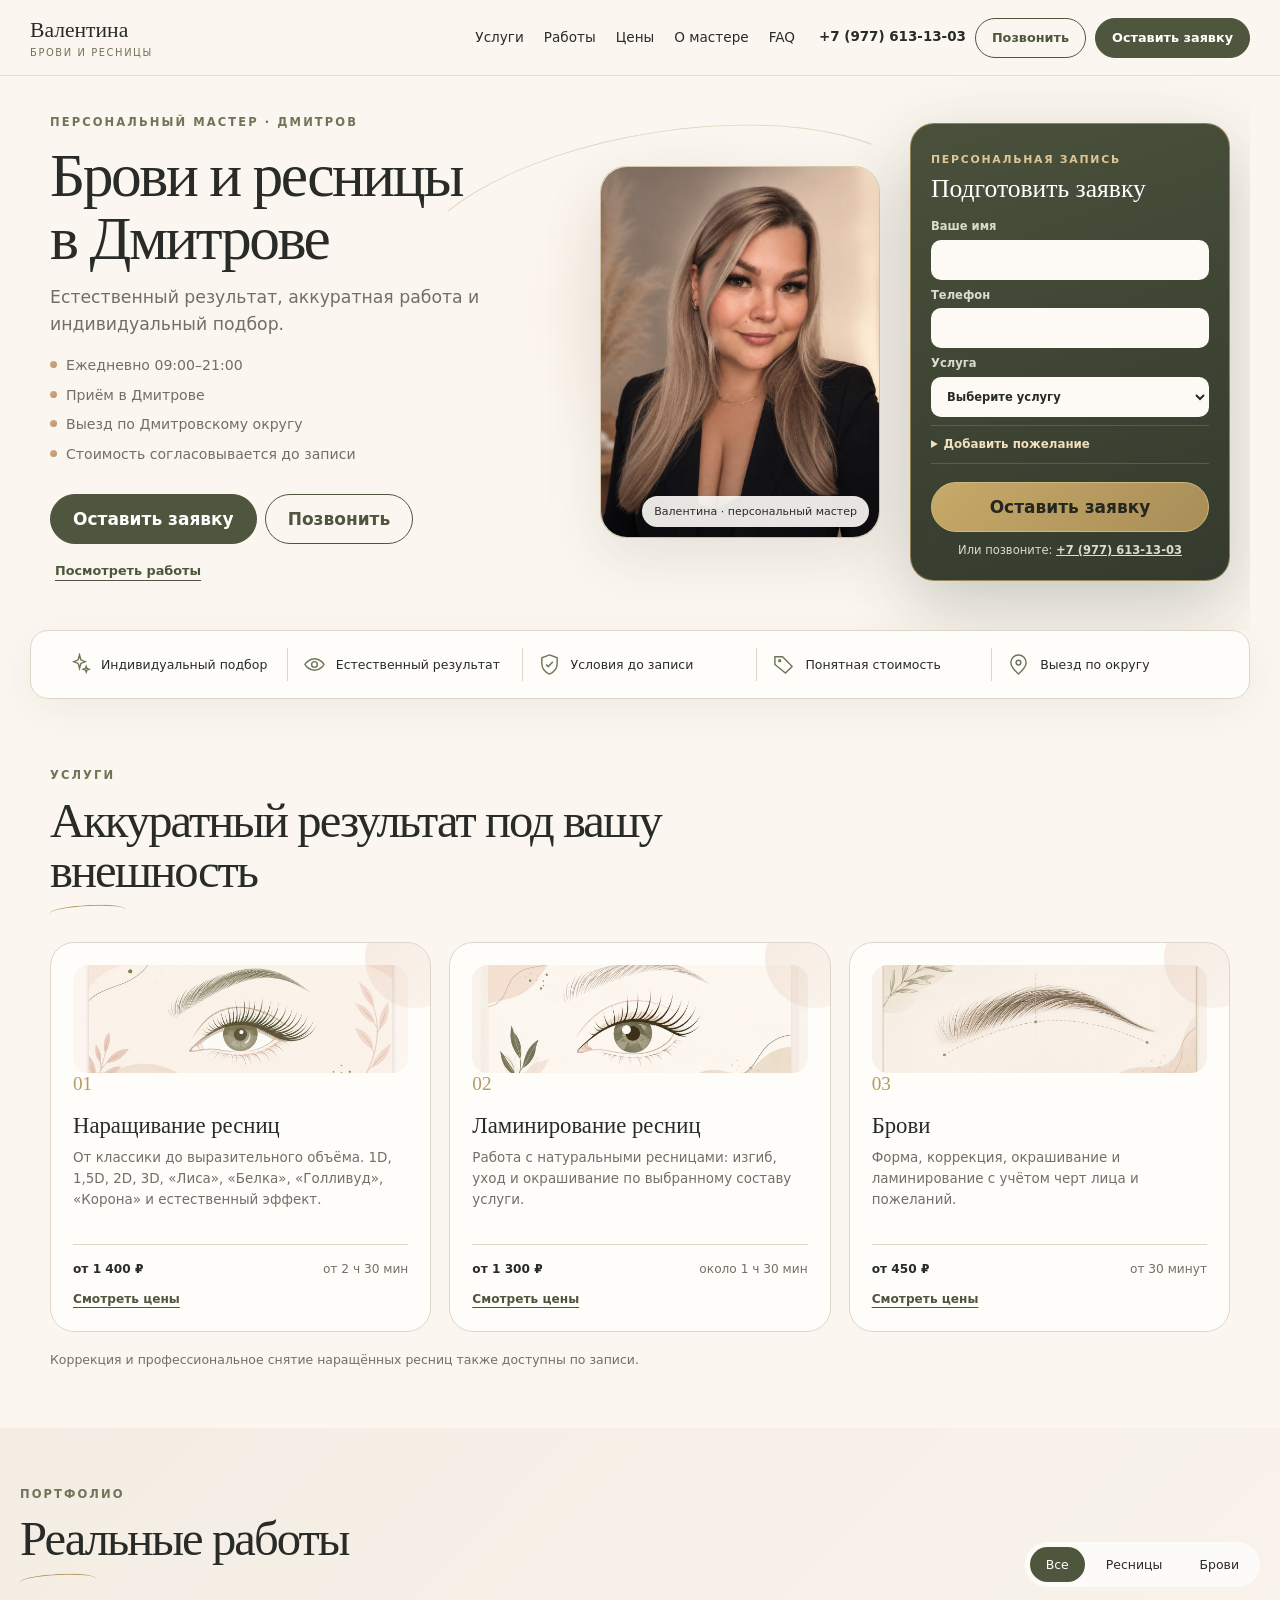
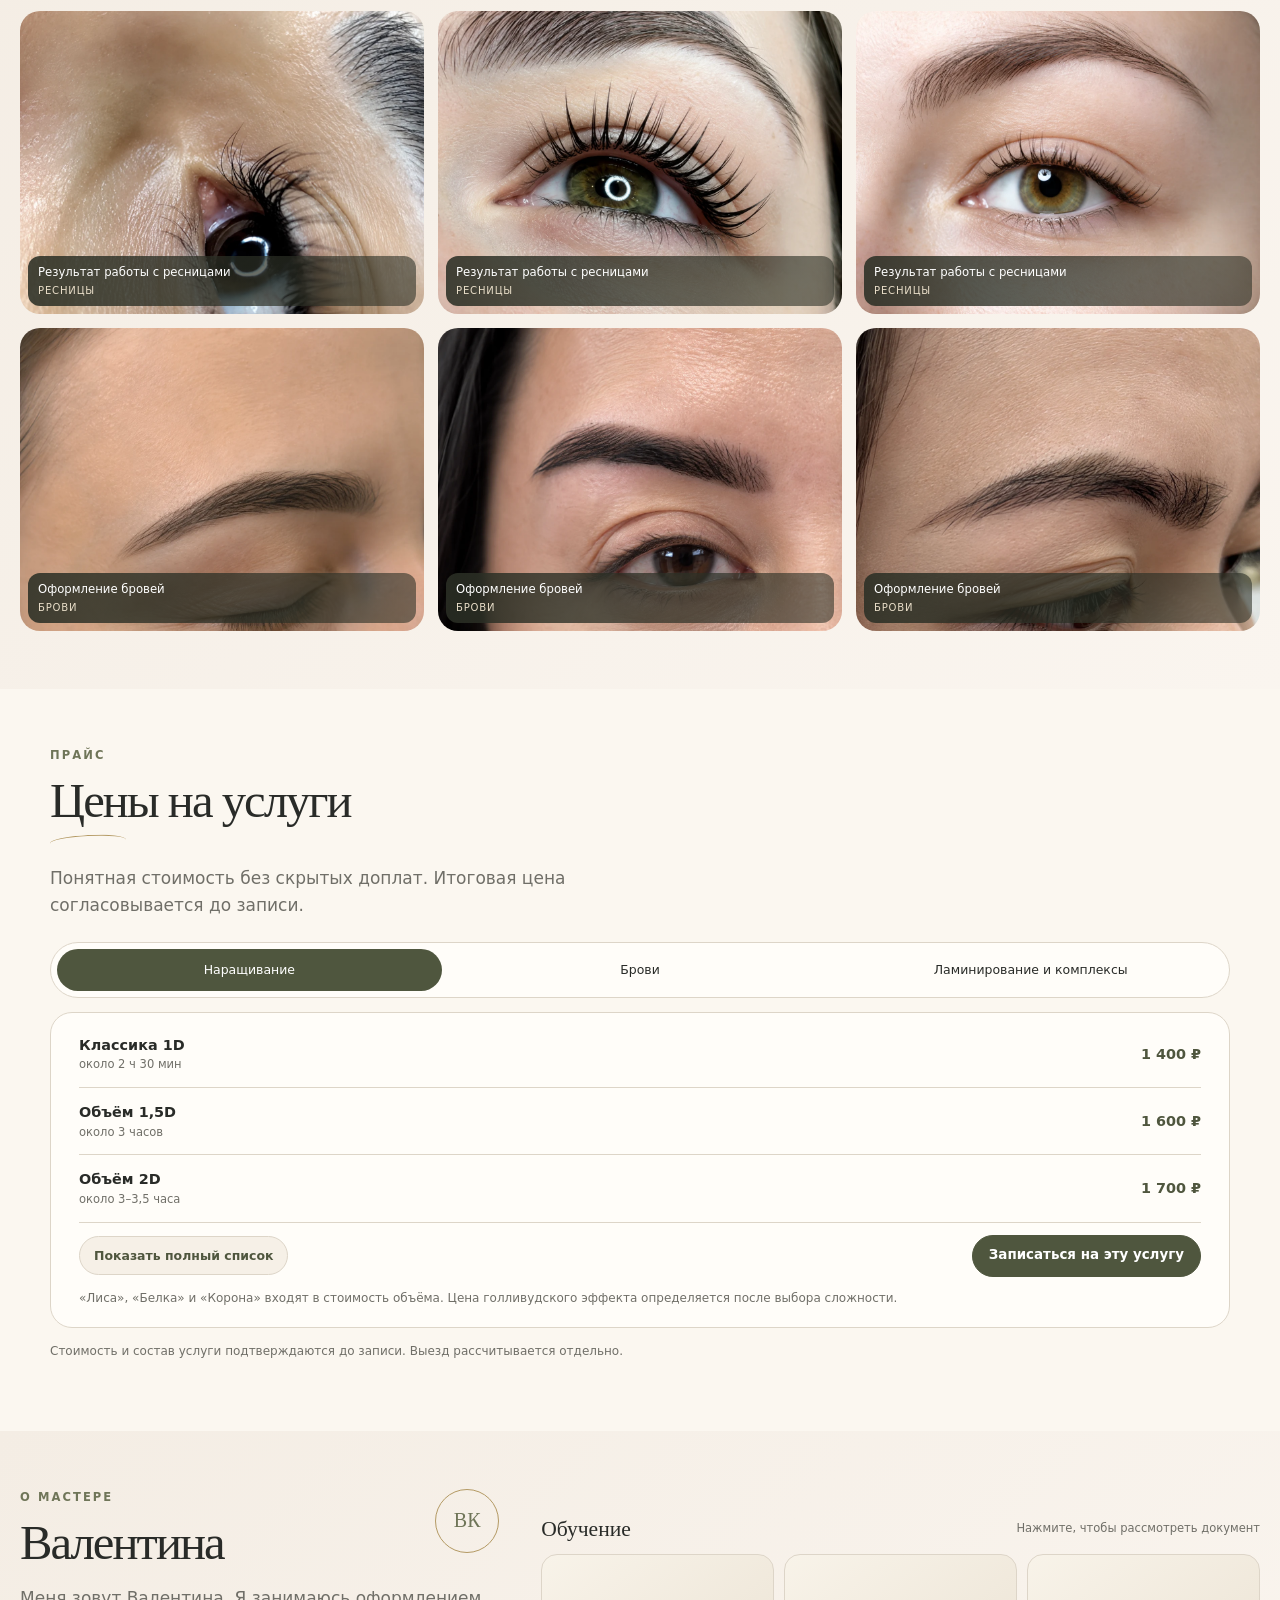
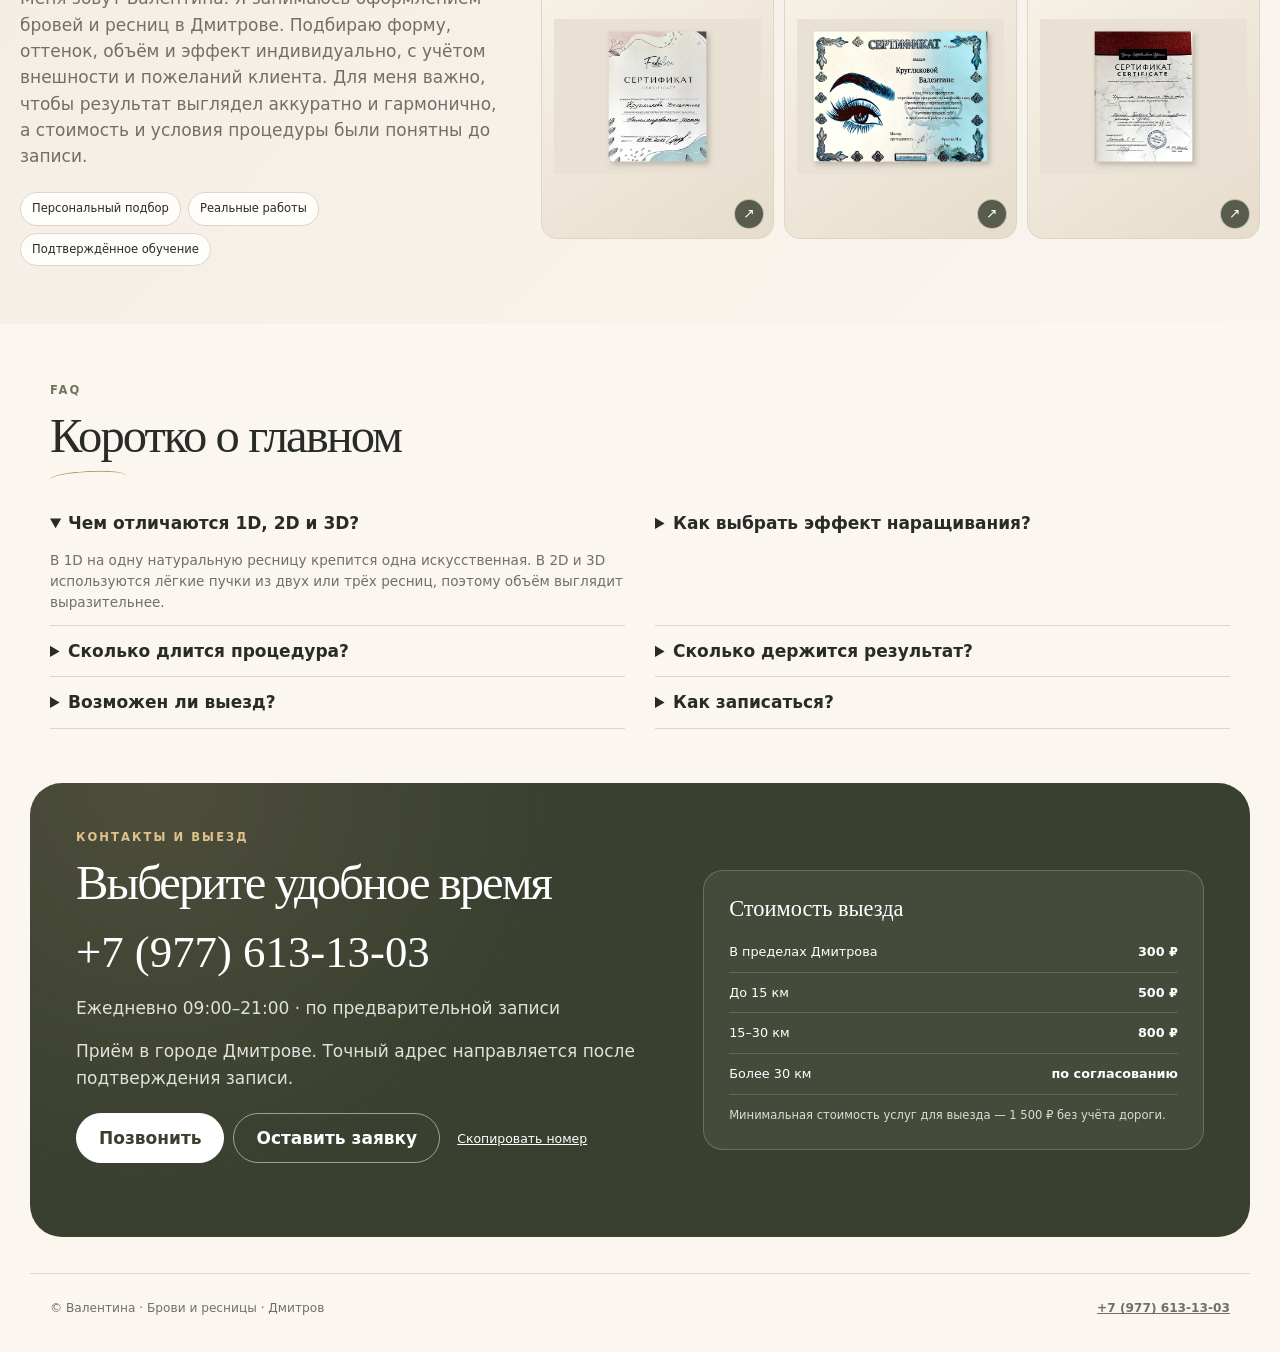
==== index.html @ 6639d14e "deploy: publish Valentina beauty landing" ====
<!doctype html>
<html lang="ru">
<head>
  <meta charset="utf-8">
  <meta name="viewport" content="width=device-width,initial-scale=1">
  <title>Брови и ресницы в Дмитрове — мастер Валентина</title>
  <meta name="description" content="Оформление бровей, ламинирование и наращивание ресниц в Дмитрове. Приём по записи и выезд по Дмитровскому округу.">
  <meta name="theme-color" content="#555b43">
  <meta property="og:type" content="website">
  <meta property="og:locale" content="ru_RU">
  <meta property="og:title" content="Брови и ресницы в Дмитрове — Валентина">
  <meta property="og:description" content="Естественный результат, аккуратная работа и индивидуальный подбор.">
  <meta property="og:image" content="assets/final/hero/master-hero.webp">
  <link rel="icon" href="assets/ui/favicon.svg" type="image/svg+xml">
  <link rel="stylesheet" href="styles.css">
  <script src="data.js" defer></script>
  <script src="app.js" defer></script>
  <script type="application/ld+json">{"@context":"https://schema.org","@graph":[{"@type":"Person","@id":"#valentina","name":"Кругликова Валентина Анатольевна","jobTitle":"Мастер по оформлению бровей и ресниц","telephone":"+79776131303","address":{"@type":"PostalAddress","addressLocality":"Дмитров","addressRegion":"Московская область","addressCountry":"RU"}},{"@type":"LocalBusiness","@id":"#business","name":"Валентина — брови и ресницы","employee":{"@id":"#valentina"},"telephone":"+79776131303","areaServed":["Дмитров","Дмитровский муниципальный округ"],"openingHoursSpecification":{"@type":"OpeningHoursSpecification","dayOfWeek":["Monday","Tuesday","Wednesday","Thursday","Friday","Saturday","Sunday"],"opens":"09:00","closes":"21:00"},"priceRange":"₽₽"}]}</script>
</head>
<body>
  <a class="skip-link" href="#main">К содержанию</a>
  <header class="site-header">
    <a class="brand" href="#top" aria-label="Валентина — на главную"><strong>Валентина</strong><span>Брови и ресницы</span></a>
    <button class="menu-button" type="button" aria-expanded="false" aria-controls="main-nav" data-menu-button><span></span><span></span><span></span><b class="sr-only" data-menu-label>Открыть меню</b></button>
    <nav class="nav" id="main-nav" aria-label="Основная навигация" data-nav data-open="false"><a href="#services">Услуги</a><a href="#portfolio">Работы</a><a href="#prices">Цены</a><a href="#about">О мастере</a><a href="#faq">FAQ</a></nav>
    <div class="header-actions"><a class="header-phone" href="tel:+79776131303" aria-label="Позвонить Валентине">+7 (977) 613-13-03</a><a class="button button-light button-compact" href="tel:+79776131303">Позвонить</a><a class="button button-compact" href="#booking">Оставить заявку</a></div>
  </header>

  <main id="main">
    <section class="hero" id="top">
      <div class="hero-copy"><p class="eyebrow">Персональный мастер · Дмитров</p><h1>Брови и ресницы в Дмитрове</h1><p class="hero-lead">Естественный результат, аккуратная работа и индивидуальный подбор.</p><ul class="hero-facts"><li>Ежедневно 09:00–21:00</li><li>Приём в Дмитрове</li><li>Выезд по Дмитровскому округу</li><li>Стоимость согласовывается до записи</li></ul><div class="hero-actions"><a class="button" href="#booking">Оставить заявку</a><a class="button button-light" href="tel:+79776131303">Позвонить</a><a class="text-link" href="#portfolio">Посмотреть работы</a></div></div>
      <figure class="hero-portrait"><picture><source media="(max-width:640px)" srcset="assets/final/hero/master-hero.webp"><img src="assets/final/hero/master-hero.webp" width="900" height="1125" alt="Валентина, мастер по оформлению бровей и ресниц в Дмитрове"></picture><figcaption>Валентина · персональный мастер</figcaption></figure>
      <form class="booking-form" id="booking" data-booking-form novalidate><div class="form-heading"><span>Персональная запись</span><h2>Подготовить заявку</h2></div><label>Ваше имя<input name="name" autocomplete="name" required></label><label>Телефон<input name="phone" type="tel" autocomplete="tel" inputmode="tel" required></label><label>Услуга<select name="service" required><option value="">Выберите услугу</option><option>Наращивание ресниц</option><option>Ламинирование ресниц</option><option>Оформление бровей</option><option>Комплекс бровей и ресниц</option><option>Нужна консультация</option></select></label><details class="form-wishes"><summary>Добавить пожелание</summary><label>Удобное время<input name="time" placeholder="Например, будни после 18:00"></label><label>Комментарий <small>необязательно</small><textarea name="comment" rows="2"></textarea></label></details><button class="button button-gold" type="submit">Оставить заявку</button><p class="form-phone">Или позвоните: <a href="tel:+79776131303">+7 (977) 613-13-03</a></p><div class="form-result" data-form-result hidden aria-live="polite"><strong>Заявка подготовлена</strong><p>Скопируйте её или отправьте Валентине по SMS, Telegram или MAX на рабочий номер.</p><textarea readonly rows="5" data-request-text aria-label="Подготовленный текст заявки"></textarea><div class="result-actions"><button class="button button-small button-gold" type="button" data-copy-request>Скопировать заявку</button><a class="button button-light button-small" href="tel:+79776131303">Позвонить Валентине</a><a class="button button-light button-small" data-sms-link href="sms:+79776131303">Открыть SMS</a></div><span data-request-status></span></div></form>
    </section>

    <section class="benefits" aria-label="Преимущества"><div><svg aria-hidden="true"><use href="#icon-spark"></use></svg><span>Индивидуальный подбор</span></div><div><svg aria-hidden="true"><use href="#icon-eye"></use></svg><span>Естественный результат</span></div><div><svg aria-hidden="true"><use href="#icon-shield"></use></svg><span>Условия до записи</span></div><div><svg aria-hidden="true"><use href="#icon-tag"></use></svg><span>Понятная стоимость</span></div><div><svg aria-hidden="true"><use href="#icon-pin"></use></svg><span>Выезд по округу</span></div></section>

    <section class="section" id="services"><div class="section-heading"><p class="eyebrow">Услуги</p><h2>Аккуратный результат под вашу внешность</h2></div><div class="service-grid">
      <article class="service-card"><img class="service-illustration" src="assets/final/services/service-lashes.webp" width="1280" height="720" loading="lazy" alt="Схематичная иллюстрация ресниц"><span class="service-icon">01</span><h3>Наращивание ресниц</h3><p>От классики до выразительного объёма. 1D, 1,5D, 2D, 3D, «Лиса», «Белка», «Голливуд», «Корона» и естественный эффект.</p><div><b>от 1 400 ₽</b><span>от 2 ч 30 мин</span></div><a href="#prices">Смотреть цены</a></article>
      <article class="service-card"><img class="service-illustration" src="assets/final/services/service-lamination.webp" width="1280" height="720" loading="lazy" alt="Схематичная иллюстрация ламинирования ресниц"><span class="service-icon">02</span><h3>Ламинирование ресниц</h3><p>Работа с натуральными ресницами: изгиб, уход и окрашивание по выбранному составу услуги.</p><div><b>от 1 300 ₽</b><span>около 1 ч 30 мин</span></div><a href="#prices">Смотреть цены</a></article>
      <article class="service-card"><img class="service-illustration" src="assets/final/services/service-brows.webp" width="1280" height="720" loading="lazy" alt="Схематичная иллюстрация бровей"><span class="service-icon">03</span><h3>Брови</h3><p>Форма, коррекция, окрашивание и ламинирование с учётом черт лица и пожеланий.</p><div><b>от 450 ₽</b><span>от 30 минут</span></div><a href="#prices">Смотреть цены</a></article>
    </div><p class="service-note">Коррекция и профессиональное снятие наращённых ресниц также доступны по записи.</p></section>

    <section class="section section-soft" id="portfolio"><div class="section-heading heading-row"><div><p class="eyebrow">Портфолио</p><h2>Реальные работы</h2></div><div class="filters" role="group" aria-label="Фильтр работ"><button class="is-active" type="button" data-filter="all">Все</button><button type="button" data-filter="lashes">Ресницы</button><button type="button" data-filter="brows">Брови</button></div></div><div class="portfolio-grid">
      <button type="button" data-gallery-item data-category="lashes" data-src="assets/final/portfolio/portfolio-lashes-1.webp" data-alt="Результат работы с ресницами"><img src="assets/final/portfolio/portfolio-lashes-1.webp" width="1200" height="900" loading="lazy" alt="Крупный план результата работы с ресницами"><span>Результат работы с ресницами <small>Ресницы</small></span></button>
      <button type="button" data-gallery-item data-category="lashes" data-src="assets/final/portfolio/portfolio-lashes-2.webp" data-alt="Результат работы с ресницами, крупный план"><img src="assets/final/portfolio/portfolio-lashes-2.webp" width="1200" height="900" loading="lazy" alt="Результат работы с ресницами, крупный план"><span>Результат работы с ресницами <small>Ресницы</small></span></button>
      <button type="button" data-gallery-item data-category="lashes" data-src="assets/final/portfolio/portfolio-lashes-3.webp" data-alt="Результат работы с ресницами"><img src="assets/final/portfolio/portfolio-lashes-3.webp" width="1200" height="900" loading="lazy" alt="Результат работы с ресницами"><span>Результат работы с ресницами <small>Ресницы</small></span></button>
      <button type="button" data-gallery-item data-category="brows" data-src="assets/final/portfolio/portfolio-brows-1.webp" data-alt="Оформление бровей"><img src="assets/final/portfolio/portfolio-brows-1.webp" width="1200" height="900" loading="lazy" alt="Крупный план оформления бровей"><span>Оформление бровей <small>Брови</small></span></button>
      <button type="button" data-gallery-item data-category="brows" data-src="assets/final/portfolio/portfolio-brows-2.webp" data-alt="Оформление бровей, работа Валентины"><img src="assets/final/portfolio/portfolio-brows-2.webp" width="1200" height="900" loading="lazy" alt="Оформление бровей, работа Валентины"><span>Оформление бровей <small>Брови</small></span></button>
      <button type="button" data-gallery-item data-category="brows" data-src="assets/final/portfolio/portfolio-brows-3.webp" data-alt="Результат оформления бровей"><img src="assets/final/portfolio/portfolio-brows-3.webp" width="1200" height="900" loading="lazy" alt="Результат оформления бровей"><span>Оформление бровей <small>Брови</small></span></button>
    </div></section>

    <section class="section" id="prices"><div class="section-heading"><p class="eyebrow">Прайс</p><h2>Цены на услуги</h2><p>Понятная стоимость без скрытых доплат. Итоговая цена согласовывается до записи.</p></div><div class="price-tabs" role="tablist" aria-label="Категории цен"><button role="tab" aria-selected="true" aria-controls="price-lashes" id="tab-lashes" data-price-tab="price-lashes">Наращивание</button><button role="tab" aria-selected="false" aria-controls="price-brows" id="tab-brows" data-price-tab="price-brows">Брови</button><button role="tab" aria-selected="false" aria-controls="price-complex" id="tab-complex" data-price-tab="price-complex">Ламинирование и комплексы</button></div>
      <div class="price-panel" id="price-lashes" role="tabpanel" aria-labelledby="tab-lashes"><div class="price-row popular"><span><b>Классика 1D</b><small>около 2 ч 30 мин</small></span><strong>1 400 ₽</strong></div><div class="price-row popular"><span><b>Объём 1,5D</b><small>около 3 часов</small></span><strong>1 600 ₽</strong></div><div class="price-row popular"><span><b>Объём 2D</b><small>около 3–3,5 часа</small></span><strong>1 700 ₽</strong></div><div class="price-more" data-price-more><div class="price-row"><span><b>Объём 3D</b><small>около 3,5–4 часов</small></span><strong>1 900 ₽</strong></div><div class="price-row"><span><b>Коррекция 1D / 1,5D</b><small>около 2–2,5 часа</small></span><strong>1 000 / 1 100 ₽</strong></div><div class="price-row"><span><b>Коррекция 2D / 3D</b><small>около 2–2,5 часа</small></span><strong>1 200 / 1 300 ₽</strong></div><div class="price-row"><span><b>Снятие с наращиванием</b><small>около 30 минут</small></span><strong>200 ₽</strong></div><div class="price-row"><span><b>Снятие без наращивания</b><small>около 30 минут</small></span><strong>350 ₽</strong></div></div><div class="price-actions"><button class="price-toggle" type="button" data-price-toggle>Показать полный список</button><button class="button button-small" type="button" data-book-service="Наращивание ресниц">Записаться на эту услугу</button></div><p class="panel-note">«Лиса», «Белка» и «Корона» входят в стоимость объёма. Цена голливудского эффекта определяется после выбора сложности.</p></div>
      <div class="price-panel" id="price-brows" role="tabpanel" aria-labelledby="tab-brows" hidden><div class="price-row popular"><span><b>Коррекция</b><small>около 30 минут</small></span><strong>450 ₽</strong></div><div class="price-row popular"><span><b>Коррекция + краситель</b><small>около 1 часа</small></span><strong>800 ₽</strong></div><div class="price-row popular"><span><b>Ламинирование бровей</b><small>около 1 ч 15 мин</small></span><strong>1 400 ₽</strong></div><div class="price-more" data-price-more><div class="price-row"><span><b>Коррекция воском</b><small>около 30 минут</small></span><strong>500 ₽</strong></div><div class="price-row"><span><b>Окрашивание красителем</b><small>около 30–40 минут</small></span><strong>500 ₽</strong></div><div class="price-row"><span><b>Окрашивание хной</b><small>около 30–40 минут</small></span><strong>600 ₽</strong></div><div class="price-row"><span><b>Коррекция + хна</b><small>около 1 часа</small></span><strong>900 ₽</strong></div><div class="price-row"><span><b>Архитектура, коррекция, окрашивание</b><small>около 1 ч 15 мин</small></span><strong>900 ₽</strong></div><div class="price-row"><span><b>Ламинирование + коррекция или окрашивание</b><small>по составу услуги</small></span><strong>1 500 ₽</strong></div><div class="price-row"><span><b>Полный комплекс бровей</b><small>около 1 ч 30 мин</small></span><strong>1 600 ₽</strong></div></div><div class="price-actions"><button class="price-toggle" type="button" data-price-toggle>Показать полный список</button><button class="button button-small" type="button" data-book-service="Оформление бровей">Записаться на эту услугу</button></div></div>
      <div class="price-panel" id="price-complex" role="tabpanel" aria-labelledby="tab-complex" hidden><div class="price-row popular"><span><b>Ламинирование ресниц</b><small>около 1 ч 30 мин</small></span><strong>1 300 ₽</strong></div><div class="price-row popular"><span><b>Ламинирование + окрашивание ресниц</b><small>по составу услуги</small></span><strong>1 400 ₽</strong></div><div class="price-row popular"><span><b>Брови + ламинирование ресниц</b><small>около 2,5–3 часов</small></span><strong>2 100 ₽</strong></div><div class="price-more" data-price-more><div class="price-row"><span><b>Окрашивание ресниц</b><small>около 30 минут</small></span><strong>300 ₽</strong></div><div class="price-row"><span><b>Ламинирование бровей и ресниц</b><small>около 2,5–3 часов</small></span><strong>2 500 ₽</strong></div><div class="price-row"><span><b>Полный комплекс</b><small>около 2,5–3 часов</small></span><strong>2 800 ₽</strong></div></div><div class="price-actions"><button class="price-toggle" type="button" data-price-toggle>Показать полный список</button><button class="button button-small" type="button" data-book-service="Ламинирование ресниц">Записаться на эту услугу</button></div></div>
      <p class="price-note">Стоимость и состав услуги подтверждаются до записи. Выезд рассчитывается отдельно.</p>
    </section>

    <section class="section section-soft about" id="about"><div class="about-copy"><div class="initials" aria-hidden="true">ВК</div><p class="eyebrow">О мастере</p><h2>Валентина</h2><p>Меня зовут Валентина. Я занимаюсь оформлением бровей и ресниц в Дмитрове. Подбираю форму, оттенок, объём и эффект индивидуально, с учётом внешности и пожеланий клиента. Для меня важно, чтобы результат выглядел аккуратно и гармонично, а стоимость и условия процедуры были понятны до записи.</p><ul><li>Персональный подбор</li><li>Реальные работы</li><li>Подтверждённое обучение</li></ul></div><div class="certificates"><div class="certificate-heading"><span>Обучение</span><p>Нажмите, чтобы рассмотреть документ</p></div><div class="certificate-grid"><button type="button" data-certificate data-src="assets/v3/certificates/certificate-1.webp" data-alt="Сертификат Валентины об обучении"><img src="assets/v3/thumbnails/certificate-1.webp" width="600" height="450" loading="lazy" alt="Сертификат Валентины об обучении"><span aria-hidden="true">↗</span><b class="sr-only">Открыть сертификат</b></button><button type="button" data-certificate data-src="assets/v3/certificates/certificate-2.webp" data-alt="Сертификат Валентины по работе с бровями"><img src="assets/v3/thumbnails/certificate-2.webp" width="600" height="450" loading="lazy" alt="Сертификат Валентины по работе с бровями"><span aria-hidden="true">↗</span><b class="sr-only">Открыть сертификат</b></button><button type="button" data-certificate data-src="assets/v3/certificates/certificate-3.webp" data-alt="Сертификат Валентины по работе с ресницами"><img src="assets/v3/thumbnails/certificate-3.webp" width="600" height="450" loading="lazy" alt="Сертификат Валентины по работе с ресницами"><span aria-hidden="true">↗</span><b class="sr-only">Открыть сертификат</b></button></div></div></section>

    <section class="section faq" id="faq"><div class="section-heading"><p class="eyebrow">FAQ</p><h2>Коротко о главном</h2></div><div class="faq-list"><details open><summary>Чем отличаются 1D, 2D и 3D?</summary><p>В 1D на одну натуральную ресницу крепится одна искусственная. В 2D и 3D используются лёгкие пучки из двух или трёх ресниц, поэтому объём выглядит выразительнее.</p></details><details><summary>Как выбрать эффект наращивания?</summary><p>Мастер учитывает форму глаз, направление натуральных ресниц и желаемую выразительность. Вариант согласовывается до процедуры.</p></details><details><summary>Сколько длится процедура?</summary><p>От 30 минут для отдельных услуг до 4 часов для сложного наращивания. Ориентировочное время указано рядом с позициями в прайсе.</p></details><details><summary>Сколько держится результат?</summary><p>Срок индивидуален и зависит от цикла обновления волосков, домашнего ухода и выбранной процедуры.</p></details><details><summary>Возможен ли выезд?</summary><p>Да. По Дмитрову — 300 ₽, до 15 км — 500 ₽, 15–30 км — 800 ₽, далее по согласованию. Минимальная стоимость услуг для выезда — 1 500 ₽ без учёта дороги.</p></details><details><summary>Как записаться?</summary><p>Позвоните или подготовьте заявку на сайте, а затем отправьте её Валентине по SMS, Telegram или MAX на рабочий номер.</p></details></div></section>

    <section class="contact-section" id="contacts"><div class="contact-copy"><p class="eyebrow">Контакты и выезд</p><h2>Выберите удобное время</h2><a class="contact-phone" href="tel:+79776131303">+7 (977) 613-13-03</a><p>Ежедневно 09:00–21:00 · по предварительной записи</p><p>Приём в городе Дмитрове. Точный адрес направляется после подтверждения записи.</p><div class="contact-actions"><a class="button button-white" href="tel:+79776131303">Позвонить</a><a class="button button-outline" href="#booking">Оставить заявку</a><button class="text-button" type="button" data-copy-phone>Скопировать номер</button></div><span class="copy-status" data-copy-status aria-live="polite"></span></div><div class="travel-card"><h3>Стоимость выезда</h3><dl><div><dt>В пределах Дмитрова</dt><dd>300 ₽</dd></div><div><dt>До 15 км</dt><dd>500 ₽</dd></div><div><dt>15–30 км</dt><dd>800 ₽</dd></div><div><dt>Более 30 км</dt><dd>по согласованию</dd></div></dl><p>Минимальная стоимость услуг для выезда — 1 500 ₽ без учёта дороги.</p></div></section>
  </main>

  <footer><span>© Валентина · Брови и ресницы · Дмитров</span><a href="tel:+79776131303">+7 (977) 613-13-03</a></footer>
  <div class="mobile-actions"><a href="tel:+79776131303">Позвонить</a><a href="#booking">Оставить заявку</a></div>
  <dialog class="image-dialog" data-image-dialog><button type="button" aria-label="Закрыть" data-dialog-close>×</button><img src="assets/v3/portrait/valentina-premium.webp" alt=""></dialog>
  <svg class="svg-sprite" aria-hidden="true"><symbol id="icon-spark" viewBox="0 0 24 24"><path d="M12 2l1.4 5.1L18 9l-4.6 1.9L12 16l-1.4-5.1L6 9l4.6-1.9L12 2zM19 14l.8 2.2L22 17l-2.2.8L19 20l-.8-2.2L16 17l2.2-.8L19 14z"/></symbol><symbol id="icon-eye" viewBox="0 0 24 24"><path d="M2 12s3.5-6 10-6 10 6 10 6-3.5 6-10 6S2 12 2 12z"/><circle cx="12" cy="12" r="3"/></symbol><symbol id="icon-shield" viewBox="0 0 24 24"><path d="M12 2l8 3v6c0 5-3.4 9-8 11-4.6-2-8-6-8-11V5l8-3z"/><path d="M8.5 12l2.2 2.2 4.8-5"/></symbol><symbol id="icon-tag" viewBox="0 0 24 24"><path d="M3 12V4h8l10 10-7 7L3 12z"/><circle cx="8" cy="8" r="1"/></symbol><symbol id="icon-pin" viewBox="0 0 24 24"><path d="M20 10c0 5-8 12-8 12S4 15 4 10a8 8 0 1116 0z"/><circle cx="12" cy="10" r="2.5"/></symbol></svg>
</body>
</html>
---- styles.css ----
:root{--milk:#fbf7f0;--paper:#fffdf9;--olive:#6f7558;--olive-dark:#4f563e;--olive-deep:#39402f;--peach:#dca58f;--rose:#c98f84;--gold:#b49a64;--graphite:#292b28;--muted:#706f68;--line:#ddd5c8;--soft:#f2eadf;--shadow:0 20px 60px rgba(67,55,42,.12);--radius:24px;--max:1220px}*{box-sizing:border-box}html{scroll-behavior:smooth;scroll-padding-top:90px}body{margin:0;color:var(--graphite);background:var(--milk);font:17px/1.55 Inter,ui-sans-serif,system-ui,-apple-system,"Segoe UI",sans-serif}body.dialog-open{overflow:hidden}img{display:block;max-width:100%}a{color:inherit}button,input,select,textarea{font:inherit}button{color:inherit}.skip-link{position:fixed;z-index:999;top:8px;left:8px;padding:10px 16px;background:#fff;transform:translateY(-150%)}.skip-link:focus{transform:none}.sr-only{position:absolute;width:1px;height:1px;overflow:hidden;clip:rect(0,0,0,0)}:focus-visible{outline:3px solid var(--peach);outline-offset:3px}.site-header{position:sticky;z-index:50;top:0;min-height:76px;display:flex;align-items:center;gap:24px;padding:10px max(20px,calc((100vw - var(--max))/2));background:rgba(251,247,240,.92);border-bottom:1px solid rgba(180,154,100,.25);backdrop-filter:blur(14px)}.brand{display:flex;flex-direction:column;min-width:120px;text-decoration:none;line-height:1}.brand strong{font:500 1.35rem Georgia,serif}.brand span{margin-top:5px;color:var(--olive);font-size:.62rem;letter-spacing:.16em;text-transform:uppercase}.nav{display:flex;align-items:center;gap:20px;margin-left:auto}.nav a{text-decoration:none;font-size:.85rem}.nav a:hover{color:var(--olive)}.header-actions{display:flex;align-items:center;gap:9px}.header-phone{font-size:.84rem;font-weight:700;text-decoration:none;white-space:nowrap}.button{display:inline-flex;min-height:48px;align-items:center;justify-content:center;padding:11px 22px;border:1px solid var(--olive-dark);border-radius:999px;background:var(--olive-dark);color:#fff;text-decoration:none;font-weight:650;cursor:pointer;transition:transform .18s,box-shadow .18s,background .18s}.button:hover{transform:translateY(-2px);box-shadow:0 10px 24px rgba(57,64,47,.16)}.button-light{background:transparent;color:var(--olive-dark)}.button-light:hover{background:#fff}.button-compact{min-height:40px;padding:8px 16px;font-size:.8rem}.button-small{min-height:42px;padding:8px 16px;font-size:.84rem}.menu-button{display:none}.hero{max-width:var(--max);min-height:calc(900px - 76px);margin:auto;padding:42px 20px 48px;display:grid;grid-template-columns:1fr 370px 340px;gap:34px;align-items:center}.hero-copy{min-width:0}.eyebrow{margin:0 0 12px;color:var(--olive);font-size:.72rem;font-weight:800;letter-spacing:.18em;text-transform:uppercase}.hero h1,.section h2,.contact-section h2{margin:0;font-family:Georgia,"Times New Roman",serif;font-weight:400;letter-spacing:-.04em;line-height:1.02}.hero h1{max-width:560px;font-size:clamp(3.6rem,4.8vw,4.5rem)}.hero-lead{max-width:590px;margin:20px 0;color:var(--muted);font-size:1.12rem}.hero-facts{display:grid;gap:8px;margin:24px 0;padding:0;list-style:none;color:var(--muted);font-size:.88rem}.hero-facts li::before{content:"";display:inline-block;width:7px;height:7px;margin:0 9px 2px 0;border-radius:50%;background:linear-gradient(135deg,var(--peach),var(--gold))}.hero-phone{display:inline-flex;flex-direction:column;margin-top:9px;text-decoration:none;font:500 1.38rem Georgia,serif}.hero-phone span{margin-bottom:3px;color:var(--muted);font:700 .65rem Inter,sans-serif;letter-spacing:.14em;text-transform:uppercase}.hero-portrait{position:relative;margin:0}.hero-portrait::before{content:"";position:absolute;inset:-12px 14px 12px -14px;border:1px solid rgba(180,154,100,.6);border-radius:180px 180px 24px 24px}.hero-portrait img{position:relative;width:100%;height:480px;object-fit:cover;object-position:center;border-radius:180px 180px 24px 24px;box-shadow:var(--shadow)}.hero-portrait figcaption{position:absolute;right:12px;bottom:12px;padding:7px 12px;border-radius:999px;background:rgba(255,253,249,.9);font-size:.69rem}.booking-form{padding:24px;border:1px solid rgba(180,154,100,.35);border-radius:var(--radius);background:rgba(255,253,249,.9);box-shadow:var(--shadow)}.form-heading{margin-bottom:14px}.form-heading span{color:var(--rose);font-size:.68rem;font-weight:800;letter-spacing:.16em;text-transform:uppercase}.form-heading h2{margin:3px 0;font:500 1.6rem Georgia,serif}.form-heading p{margin:0;color:var(--muted);font-size:.72rem}.booking-form label{display:grid;gap:4px;margin:9px 0;color:var(--muted);font-size:.72rem;font-weight:650}.booking-form small{font-weight:400}.booking-form input,.booking-form select,.booking-form textarea{width:100%;min-height:42px;padding:8px 11px;border:1px solid var(--line);border-radius:10px;background:#fff;color:var(--graphite);outline:0}.booking-form textarea{resize:vertical}.booking-form input:focus,.booking-form select:focus,.booking-form textarea:focus{border-color:var(--olive);box-shadow:0 0 0 3px rgba(111,117,88,.12)}.booking-form [aria-invalid=true]{border-color:#a34f47}.booking-form>.button{width:100%;margin-top:10px}.form-phone{margin:10px 0 0;text-align:center;color:var(--muted);font-size:.72rem}.form-phone a{font-weight:700}.form-result{margin-top:15px;padding:14px;border-radius:14px;background:var(--soft);font-size:.78rem}.form-result p{margin:4px 0 10px}.form-result textarea{font-size:.75rem}.result-actions{display:flex;flex-wrap:wrap;gap:6px;margin-top:8px}.benefits{max-width:var(--max);margin:0 auto;padding:17px 22px;display:grid;grid-template-columns:repeat(5,1fr);border:1px solid var(--line);border-radius:18px;background:var(--paper);box-shadow:0 12px 40px rgba(67,55,42,.06)}.benefits div{display:flex;align-items:center;gap:10px;padding:5px 15px;border-right:1px solid var(--line);font-size:.78rem}.benefits div:last-child{border:0}.benefits svg{width:23px;height:23px;flex:0 0 auto;fill:none;stroke:var(--olive);stroke-width:1.5}.section{max-width:var(--max);margin:auto;padding:140px 20px}.section-soft{max-width:none;padding-left:max(20px,calc((100vw - var(--max))/2));padding-right:max(20px,calc((100vw - var(--max))/2));background:linear-gradient(135deg,#f4ede4,#faf5ef)}.section-heading{max-width:760px;margin-bottom:34px}.section h2,.contact-section h2{font-size:clamp(2.7rem,3.8vw,3.5rem)}.section-heading>p:last-child{max-width:650px;color:var(--muted)}.heading-row{max-width:none;display:flex;align-items:end;justify-content:space-between;gap:20px}.service-grid{display:grid;grid-template-columns:repeat(4,1fr);gap:15px}.service-grid article{position:relative;min-height:340px;padding:24px;display:flex;flex-direction:column;border:1px solid var(--line);border-radius:var(--radius);background:var(--paper);overflow:hidden}.service-grid article::after{content:"";position:absolute;width:100px;height:100px;right:-35px;top:-35px;border-radius:50%;background:linear-gradient(135deg,rgba(220,165,143,.22),rgba(180,154,100,.08))}.service-icon{color:var(--gold);font:500 1.2rem Georgia,serif}.service-grid h3{margin:32px 0 10px;font:500 1.42rem/1.15 Georgia,serif}.service-grid p{margin:0 0 18px;color:var(--muted);font-size:.84rem}.service-grid article>div{display:flex;justify-content:space-between;gap:9px;margin-top:auto;padding-top:15px;border-top:1px solid var(--line);font-size:.76rem}.service-grid article>div span{color:var(--muted);text-align:right}.service-grid article>a{margin-top:12px;color:var(--olive-dark);font-size:.76rem;font-weight:800;text-underline-offset:4px}.service-note,.privacy-note{margin:18px 0 0;color:var(--muted);font-size:.78rem}.filters{display:flex;gap:5px;padding:5px;border-radius:999px;background:rgba(255,255,255,.7)}.filters button,.price-tabs button{padding:8px 16px;border:0;border-radius:999px;background:transparent;cursor:pointer;font-size:.78rem}.filters button.is-active,.price-tabs button[aria-selected=true]{background:var(--olive-dark);color:#fff}.portfolio-grid{display:grid;grid-template-columns:repeat(3,1fr);gap:14px}.portfolio-grid button{position:relative;height:400px;padding:0;overflow:hidden;border:0;border-radius:20px;background:#ddd;cursor:zoom-in}.portfolio-grid button[hidden]{display:none}.portfolio-grid img{width:100%;height:100%;object-fit:cover;transition:transform .25s}.portfolio-grid button:hover img{transform:scale(1.025)}.portfolio-grid button>span{position:absolute;right:10px;bottom:10px;left:10px;padding:10px 12px;border-radius:12px;background:rgba(41,43,40,.78);color:#fff;text-align:left;font-size:.78rem}.portfolio-grid small{display:block;margin-top:2px;color:#e8ddc8;font-size:.63rem;letter-spacing:.08em;text-transform:uppercase}.price-tabs{display:flex;gap:6px;margin-bottom:14px;padding:6px;border:1px solid var(--line);border-radius:999px;background:var(--paper)}.price-tabs button{flex:1;min-height:42px}.price-panel{padding:8px 28px;border:1px solid var(--line);border-radius:22px;background:var(--paper)}.price-row{display:flex;align-items:center;justify-content:space-between;gap:20px;padding:13px 0;border-bottom:1px solid var(--line)}.price-row span{display:flex;flex-direction:column}.price-row b{font-size:.9rem}.price-row small{color:var(--muted);font-size:.72rem}.price-row strong{white-space:nowrap;color:var(--olive-dark);font-size:.9rem}.price-more{display:none}.price-more.is-open{display:block}.price-toggle{margin:13px 0 7px;padding:0;border:0;border-bottom:1px dashed var(--olive);background:none;color:var(--olive-dark);font-size:.78rem;font-weight:750;cursor:pointer}.panel-note,.price-note{color:var(--muted);font-size:.75rem}.price-note{margin-top:14px}.about{display:grid;grid-template-columns:.8fr 1.2fr;gap:58px;align-items:center}.about-copy>p:not(.eyebrow){color:var(--muted)}.about-copy ul{display:flex;flex-wrap:wrap;gap:7px;margin:22px 0 0;padding:0;list-style:none}.about-copy li{padding:7px 11px;border:1px solid var(--line);border-radius:999px;background:var(--paper);font-size:.72rem}.certificate-heading{display:flex;align-items:center;justify-content:space-between;margin-bottom:12px}.certificate-heading span{font:500 1.35rem Georgia,serif}.certificate-heading p{margin:0;color:var(--muted);font-size:.72rem}.certificate-grid{display:grid;grid-template-columns:repeat(3,1fr);gap:10px}.certificate-grid button{position:relative;height:360px;padding:10px;overflow:hidden;border:1px solid var(--line);border-radius:16px;background:#ebe7df;cursor:zoom-in}.certificate-grid img{width:100%;height:100%;object-fit:contain}.certificate-grid span{position:absolute;right:9px;bottom:9px;padding:5px 9px;border-radius:999px;background:rgba(41,43,40,.82);color:#fff;font-size:.65rem}.faq{display:grid;grid-template-columns:.7fr 1.3fr;gap:70px}.faq-list details{padding:17px 0;border-bottom:1px solid var(--line)}.faq-list summary{cursor:pointer;font-weight:750}.faq-list p{margin-bottom:0;color:var(--muted);font-size:.85rem}.contact-section{max-width:var(--max);margin:20px auto 60px;padding:78px;display:grid;grid-template-columns:1fr .85fr;gap:58px;border-radius:32px;background:radial-gradient(circle at 10% 0,rgba(220,165,143,.13),transparent 34%),var(--olive-deep);color:#fff}.contact-section .eyebrow{color:#e0c38c}.contact-section h2{max-width:560px}.contact-phone{display:block;margin:18px 0 6px;font:500 clamp(2rem,3.5vw,3rem) Georgia,serif;text-decoration:none}.contact-copy>p{color:#e0e2dc}.contact-actions{display:flex;flex-wrap:wrap;align-items:center;gap:9px;margin-top:22px}.button-white{border-color:#fff;background:#fff;color:var(--olive-deep)}.button-outline{border-color:rgba(255,255,255,.5);background:transparent}.text-button{padding:8px;border:0;background:transparent;color:#fff;text-decoration:underline;cursor:pointer;font-size:.78rem}.copy-status{display:block;min-height:22px;margin-top:6px;font-size:.72rem}.travel-card{align-self:center;padding:25px;border:1px solid rgba(255,255,255,.2);border-radius:20px;background:rgba(255,255,255,.06)}.travel-card h3{margin:0 0 10px;font:500 1.4rem Georgia,serif}.travel-card dl{margin:0}.travel-card dl div{display:flex;justify-content:space-between;gap:15px;padding:10px 0;border-bottom:1px solid rgba(255,255,255,.15);font-size:.8rem}.travel-card dd{margin:0;white-space:nowrap;font-weight:800}.travel-card p{margin-bottom:0;color:#d9ddd3;font-size:.72rem}footer{max-width:var(--max);margin:auto;padding:25px 20px 34px;display:flex;justify-content:space-between;gap:20px;border-top:1px solid var(--line);color:var(--muted);font-size:.76rem}footer a{font-weight:800}.mobile-actions{display:none}.image-dialog{max-width:min(980px,94vw);max-height:94vh;padding:44px 14px 14px;border:0;border-radius:22px;background:#f8f4ed;box-shadow:var(--shadow)}.image-dialog::backdrop{background:rgba(25,27,23,.82)}.image-dialog img{max-width:100%;max-height:82vh;margin:auto;object-fit:contain}.image-dialog>button{position:absolute;top:5px;right:10px;width:38px;height:38px;border:0;background:transparent;font-size:2rem;cursor:pointer}.svg-sprite{position:absolute;width:0;height:0;overflow:hidden}
@media(max-width:1120px){.header-phone{display:none}.hero{grid-template-columns:1fr 320px 320px;gap:24px}.hero h1{font-size:3.6rem}.hero-portrait img{height:440px}.service-grid{grid-template-columns:repeat(2,1fr)}}
@media(max-width:900px){.site-header{min-height:70px}.menu-button{display:grid;width:42px;height:42px;margin-left:auto;padding:11px;border:1px solid var(--line);border-radius:50%;background:#fff}.menu-button span{height:1px;background:var(--graphite)}.nav{position:absolute;top:68px;right:14px;left:14px;display:none;flex-direction:column;align-items:stretch;gap:0;padding:10px;border:1px solid var(--line);border-radius:18px;background:#fff;box-shadow:var(--shadow)}.nav[data-open=true]{display:flex}.nav a{padding:11px}.header-actions .button-light{display:none}.hero{min-height:auto;grid-template-columns:1fr 300px;grid-template-areas:"copy portrait" "form form";padding-top:38px}.hero-copy{grid-area:copy}.hero-portrait{grid-area:portrait}.booking-form{grid-area:form;display:grid;grid-template-columns:repeat(2,1fr);gap:8px 15px}.form-heading,.form-result{grid-column:1/-1}.booking-form label{margin:0}.booking-form>.button,.form-phone{align-self:end}.benefits{grid-template-columns:repeat(3,1fr);margin:0 20px}.benefits div{border:0}.portfolio-grid{grid-template-columns:repeat(2,1fr)}.about,.faq,.contact-section{grid-template-columns:1fr;gap:36px}.certificate-grid button{height:330px}}
@media(max-width:640px){html{scroll-padding-top:76px}body{font-size:16px;padding-bottom:70px}.site-header{padding:9px 14px}.header-actions{display:none}.hero{grid-template-columns:1fr;grid-template-areas:"copy" "portrait" "form";gap:24px;padding:30px 16px 42px}.hero h1{font-size:clamp(2.35rem,11vw,2.8rem);line-height:1.02}.hero-lead{font-size:1rem}.hero-facts{grid-template-columns:1fr 1fr;font-size:.75rem}.hero-phone{font-size:1.22rem}.hero-portrait{max-width:280px;margin:auto}.hero-portrait img{height:350px}.booking-form{display:block;padding:20px}.booking-form label{margin:9px 0}.benefits{grid-template-columns:1fr 1fr;margin:0 12px;padding:13px}.benefits div{padding:7px;font-size:.7rem}.benefits div:last-child{grid-column:1/-1}.section{padding:54px 16px}.section h2,.contact-section h2{font-size:clamp(2rem,9vw,2.4rem)}.section-heading{margin-bottom:25px}.heading-row{display:block}.filters{margin-top:16px}.service-grid{grid-template-columns:1fr}.service-grid article{min-height:260px}.portfolio-grid{gap:8px}.portfolio-grid button{height:220px}.portfolio-grid button>span{font-size:.7rem}.price-tabs{display:grid;border-radius:16px}.price-tabs button{border-radius:12px}.price-panel{padding:6px 16px}.price-row{align-items:flex-start}.price-row span{padding-right:5px}.price-row strong{font-size:.82rem}.about{display:block}.certificates{margin-top:36px}.certificate-heading{align-items:flex-start;flex-direction:column}.certificate-grid{gap:7px}.certificate-grid button{height:205px;padding:5px}.faq{display:block}.faq-list{margin-top:18px}.contact-section{margin:10px 12px 35px;padding:36px 20px;border-radius:24px}.contact-phone{font-size:1.85rem}.contact-actions .button{width:100%}.travel-card{padding:19px}footer{padding-bottom:25px;flex-direction:column}.mobile-actions{position:fixed;z-index:55;right:0;bottom:0;left:0;display:grid;grid-template-columns:1fr 1.35fr;padding:8px 10px;background:rgba(251,247,240,.96);border-top:1px solid var(--line);backdrop-filter:blur(12px)}.mobile-actions a{display:flex;min-height:48px;align-items:center;justify-content:center;border:1px solid var(--olive-dark);background:#fff;color:var(--olive-dark);text-decoration:none;font-weight:800;font-size:.82rem}.mobile-actions a:first-child{border-radius:999px 0 0 999px}.mobile-actions a:last-child{border-radius:0 999px 999px 0;background:var(--olive-dark);color:#fff}}
@media(max-width:380px){.hero-facts{grid-template-columns:1fr}.portfolio-grid{grid-template-columns:1fr}.portfolio-grid button{height:290px}.certificate-grid{grid-template-columns:1fr}.certificate-grid button{height:290px}}
@media(min-width:641px) and (max-width:900px){body{padding-bottom:70px}.mobile-actions{position:fixed;z-index:55;right:0;bottom:0;left:0;display:grid;grid-template-columns:1fr 1.35fr;padding:8px 10px;background:rgba(251,247,240,.96);border-top:1px solid var(--line);backdrop-filter:blur(12px)}.mobile-actions a{display:flex;min-height:48px;align-items:center;justify-content:center;border:1px solid var(--olive-dark);background:#fff;color:var(--olive-dark);text-decoration:none;font-weight:800;font-size:.82rem}.mobile-actions a:first-child{border-radius:999px 0 0 999px}.mobile-actions a:last-child{border-radius:0 999px 999px 0;background:var(--olive-dark);color:#fff}}
/* V3 premium refinement */
#services,#portfolio,#prices,#about,#faq,#booking,#contacts{scroll-margin-top:96px}.hero{position:relative;min-height:calc(900px - 76px);grid-template-columns:minmax(390px,1.15fr) 420px 305px;gap:30px;overflow:hidden}.hero::after{content:"";position:absolute;z-index:-1;width:520px;height:210px;left:31%;top:10%;border:1px solid rgba(180,154,100,.35);border-color:rgba(180,154,100,.35) transparent transparent;border-radius:50%;transform:rotate(-9deg);animation:lash-line 9s ease-in-out infinite alternate}.hero h1{font-size:clamp(3.6rem,4.5vw,4.25rem)}.hero-actions{display:flex;align-items:center;flex-wrap:wrap;gap:9px;margin-top:28px}.text-link{padding:9px 5px;color:var(--olive-dark);font-size:.8rem;font-weight:800;text-underline-offset:5px}.hero-portrait{padding:14px;background:linear-gradient(145deg,rgba(255,255,255,.85),rgba(224,199,188,.28));border:1px solid rgba(180,154,100,.45);border-radius:210px 210px 26px 26px}.hero-portrait::before{inset:-7px 7px 7px -7px}.hero-portrait img{height:500px;border-radius:190px 190px 18px 18px;object-position:center}.booking-form{padding:23px;border-color:rgba(193,166,105,.65);background:linear-gradient(160deg,#4a513b,#343a2d);color:#fff;box-shadow:0 24px 70px rgba(42,47,35,.24)}.form-heading span{color:#dec795}.form-heading h2{color:#fff}.form-heading p,.booking-form label,.booking-form small,.form-phone{color:#d9ddce}.booking-form input,.booking-form select,.booking-form textarea{border-color:rgba(255,255,255,.2);background:#fdfaf5}.form-wishes{margin:8px 0;border-top:1px solid rgba(255,255,255,.15);border-bottom:1px solid rgba(255,255,255,.15)}.form-wishes summary{padding:9px 0;color:#f1dfbd;font-size:.74rem;font-weight:800;cursor:pointer}.form-wishes[open]{padding-bottom:5px}.button-gold{border-color:#d0b77d;background:linear-gradient(135deg,#c7a968,#a88d58);color:#23271f}.booking-form .button-light{border-color:rgba(255,255,255,.5);color:#fff}.booking-form .form-result{background:rgba(255,255,255,.1)}.section{padding:40px 20px}.section-heading{position:relative;margin-bottom:28px}.section-heading h2::after{content:"";display:block;width:76px;height:12px;margin-top:9px;border-top:1px solid var(--gold);border-radius:50%;transform:rotate(-3deg)}.service-grid article{min-height:260px;transition:transform .2s,box-shadow .2s,border-color .2s}.service-grid article:hover{transform:translateY(-5px);border-color:rgba(180,154,100,.7);box-shadow:var(--shadow)}.service-card-image>img{width:calc(100% + 48px);height:92px;margin:-24px -24px 5px;object-fit:cover}.service-card-image h3{margin-top:15px}.service-card-line{background:linear-gradient(155deg,#fffdf9,#f3e8df)}.service-card-accent{background:var(--olive-dark);color:#fff}.service-card-accent p,.service-card-accent article>div span{color:#d9ddce}.service-card-accent a{color:#f1dfbd}.service-symbol{display:block;width:65px;height:34px;color:var(--gold)}.service-symbol svg{width:100%;height:100%;fill:none;stroke:currentColor;stroke-width:1.5}.portfolio-grid button{height:240px}.portfolio-grid button>span{right:8px;bottom:8px;left:8px;padding:7px 10px;background:linear-gradient(90deg,rgba(43,47,37,.88),rgba(43,47,37,.58));font-size:.73rem}.price-actions{display:flex;align-items:center;justify-content:space-between;gap:16px;margin:12px 0 4px}.price-toggle{margin:0;padding:9px 14px;border:1px solid var(--line);border-radius:999px;background:#f6f0e7;text-decoration:none}.initials{float:right;width:64px;height:64px;display:grid;place-items:center;border:1px solid var(--gold);border-radius:50%;color:var(--olive);font:500 1.25rem Georgia,serif}.certificate-grid button{height:240px;padding:5px;background:linear-gradient(145deg,#f8f3e9,#e6dccb)}.certificate-grid span{display:grid;width:30px;height:30px;place-items:center;padding:0;border:1px solid rgba(255,255,255,.6);background:rgba(57,64,47,.82);font-size:.85rem}.faq{display:block}.faq .section-heading{margin-bottom:14px}.faq-list{display:grid;grid-template-columns:1fr 1fr;gap:0 30px}.faq-list details{padding:14px 0}.contact-section{margin-top:0;padding:40px;gap:38px}.image-dialog{width:min(1100px,96vw);max-width:none}.image-dialog img{max-height:86vh}.section,.benefits,.contact-section{animation:premium-in .55s ease both}
@keyframes lash-line{to{transform:translate(12px,6px) rotate(-6deg)}}@keyframes premium-in{from{opacity:0;transform:translateY(12px)}to{opacity:1;transform:none}}
@media(max-width:1120px){.hero{grid-template-columns:1fr 340px 300px}.hero-portrait img{height:450px}}
@media(max-width:900px){#services,#portfolio,#prices,#about,#faq,#booking,#contacts{scroll-margin-top:82px}.hero{grid-template-columns:1fr 300px;grid-template-areas:"copy portrait" "form form";min-height:auto}.booking-form{display:grid}.hero-portrait img{height:430px}.faq-list{grid-template-columns:1fr}.price-actions{align-items:flex-start}}
@media(max-width:640px){.hero{grid-template-columns:1fr;grid-template-areas:"copy" "portrait" "form";padding-top:25px}.hero h1{font-size:clamp(2.3rem,10.5vw,2.7rem)}.hero-actions .button{flex:1}.text-link{width:100%;text-align:center}.hero-portrait{max-width:270px;padding:9px}.hero-portrait img{height:320px}.booking-form{display:block}.section{padding:50px 16px}.service-grid article{min-height:250px}.portfolio-grid button{height:210px}.certificate-grid button{height:205px}.price-actions{flex-direction:column}.price-actions .button{width:100%}.faq-list details{padding:12px 0}.contact-section{padding:32px 20px}}
@media(max-width:380px){.portfolio-grid button{height:280px}.certificate-grid button{height:280px}}
@media(prefers-reduced-motion:reduce){html{scroll-behavior:auto}*,*::before,*::after{animation-duration:.01ms!important;transition-duration:.01ms!important}}

/* V3 final art direction and compact vertical rhythm */
.hero{min-height:0;padding-top:32px;padding-bottom:34px;grid-template-columns:minmax(0,1.1fr) 270px 320px;gap:28px;background:radial-gradient(circle at 53% 42%,rgba(220,165,143,.13),transparent 26%)}
.hero h1{font-size:clamp(3.25rem,4.35vw,4.15rem);text-wrap:balance}.hero-lead{margin:15px 0}.hero-facts{margin:17px 0}.hero-actions{gap:8px}.hero-portrait{align-self:center;padding:8px;background:linear-gradient(145deg,#f7f0e7,#e4d8c8);border-radius:150px 150px 22px 22px;box-shadow:0 18px 45px rgba(64,52,40,.11)}.hero-portrait::before{inset:-8px 9px 8px -9px}.hero-portrait img{height:390px;border-radius:142px 142px 17px 17px;box-shadow:none}.hero-portrait figcaption{right:14px;bottom:14px}.booking-form{padding:20px}.booking-form label{margin:7px 0}.booking-form input,.booking-form select{min-height:40px}.benefits{margin-top:0}.section{padding-top:76px;padding-bottom:76px}.section-heading{margin-bottom:24px}.service-grid{grid-template-columns:repeat(3,1fr);gap:18px}.service-grid article{min-height:275px}.service-card-image>img{height:112px}.portfolio-grid button{height:300px}.portfolio-grid img{object-position:center}.certificate-grid button{height:270px}.certificate-grid img{object-fit:contain}.about{gap:42px}.faq-list details{padding:12px 0}.contact-section{padding:46px;margin-bottom:36px}
@media(max-width:1120px){.hero{grid-template-columns:minmax(0,1fr) 235px 300px;gap:20px}.hero h1{font-size:3.15rem}.hero-portrait img{height:350px}.service-grid{grid-template-columns:repeat(3,1fr)}}
@media(max-width:900px){.hero{grid-template-columns:minmax(0,1fr) 230px;grid-template-areas:"copy portrait" "form form"}.hero-portrait img{height:300px}.booking-form{grid-template-columns:repeat(3,1fr)}.booking-form>.button,.form-phone{align-self:end}.service-grid{grid-template-columns:repeat(3,1fr)}.service-grid article{min-height:250px;padding:18px}.service-card-image>img{width:calc(100% + 36px);margin:-18px -18px 4px}.service-grid h3{font-size:1.18rem}.portfolio-grid button{height:250px}.section{padding-top:62px;padding-bottom:62px}}
@media(max-width:640px){.hero{position:relative;display:grid;grid-template-columns:1fr;grid-template-areas:"copy" "form";gap:10px;padding:18px 16px 22px}.hero-copy{padding-right:106px}.hero h1{font-size:clamp(2.05rem,9.5vw,2.4rem)}.hero-lead,.hero-facts,.hero-actions{width:calc(100% + 106px);margin-right:0}.hero-lead{margin-top:10px;margin-bottom:9px;font-size:.9rem}.hero-facts{margin-top:9px;margin-bottom:9px;gap:4px;font-size:.68rem}.hero-actions{display:grid;grid-template-columns:1fr 1fr;gap:7px}.hero-actions .button{min-height:42px;padding:7px 12px}.hero-actions .text-link{grid-column:1/-1;padding-top:3px}.hero-portrait{position:absolute;z-index:1;top:68px;right:16px;width:92px;max-width:none;padding:4px;border-radius:56px 56px 13px 13px}.hero-portrait::before{display:none}.hero-portrait img{height:124px;border-radius:52px 52px 10px 10px}.hero-portrait figcaption{display:none}.booking-form{display:grid;grid-template-columns:1fr 1fr;gap:5px 9px;margin-top:-24px;padding:12px}.form-heading{grid-column:1/-1;margin-bottom:2px}.form-heading h2{font-size:1.3rem}.booking-form label{margin:0}.booking-form label:nth-of-type(3),.form-wishes,.booking-form>.button,.form-phone,.form-result{grid-column:1/-1}.form-wishes{margin:2px 0}.booking-form>.button{margin-top:5px}.form-phone{margin-top:5px}.section{padding:44px 16px}.service-grid{grid-template-columns:1fr}.service-grid article{min-height:225px}.portfolio-grid button{height:190px}.certificate-grid button{height:180px}.contact-section{padding:28px 19px}}

/* V3 targeted corrections */
.hero{grid-template-columns:minmax(0,1fr) 280px 320px;gap:30px;padding-top:38px;padding-bottom:40px}.hero h1{font-size:clamp(3.6rem,4.8vw,4.5rem)}.hero-lead{font-size:1.08rem}.hero-portrait{padding:0;background:none;border-radius:26px;box-shadow:none}.hero-portrait::before{display:none}.hero-portrait img{height:370px;border-radius:26px;box-shadow:var(--shadow)}.hero-portrait figcaption{right:10px;bottom:10px}
.section{padding-top:68px;padding-bottom:68px}#services{padding-bottom:58px}#portfolio{padding-top:58px;padding-bottom:58px}#prices{padding-top:58px;padding-bottom:58px}#about{padding-top:58px;padding-bottom:58px}#faq{padding-top:58px;padding-bottom:54px}.contact-section{margin-top:0}
.service-grid{grid-template-columns:repeat(3,1fr);gap:18px}.service-grid article{min-height:390px;display:grid;grid-template-rows:108px auto auto 1fr auto auto;align-content:start;padding:22px}.service-illustration{width:100%;height:108px;object-fit:cover;border-radius:16px}.service-grid h3{margin:18px 0 9px}.service-grid p{margin-bottom:16px}.service-grid article>div{margin-top:0}.service-grid article>a{align-self:end}
.portfolio-grid{grid-template-columns:repeat(3,1fr)}.portfolio-grid button{height:auto;aspect-ratio:4/3}.portfolio-grid img{object-position:center}
.certificate-grid button{height:285px;padding:12px}.certificate-grid img{object-fit:contain;object-position:center}
@media(max-width:1120px){.hero{grid-template-columns:minmax(0,1fr) 250px 300px}.hero h1{font-size:3.55rem}.hero-portrait img{height:340px}.service-grid{grid-template-columns:repeat(3,1fr)}}
@media(max-width:900px){.hero{grid-template-columns:minmax(0,1fr) 250px;grid-template-areas:"copy portrait" "form form"}.hero-portrait img{height:330px}.service-grid{grid-template-columns:repeat(3,1fr)}.service-grid article{min-height:390px}.portfolio-grid{grid-template-columns:repeat(2,1fr)}}
@media(max-width:640px){html,body{overflow-x:hidden}body{font-size:16px}.hero{position:static;grid-template-columns:1fr;grid-template-areas:"copy" "portrait" "form";gap:14px;padding:26px 16px 34px}.hero-copy{padding:0}.hero h1{font-size:clamp(2.45rem,11vw,2.8rem)}.hero-lead,.hero-facts,.hero-actions{width:auto;margin-right:0}.hero-lead{margin:15px 0;font-size:1rem}.hero-facts{margin:16px 0;font-size:.76rem}.hero-actions{display:flex;flex-wrap:wrap;gap:8px}.hero-actions .button{min-height:46px;padding:9px 17px}.hero-actions .text-link{width:100%;padding-top:4px}.hero-portrait{position:relative;top:auto;right:auto;width:min(220px,64vw);max-width:none;margin:0 auto}.hero-portrait img{height:230px;border-radius:24px}.hero-portrait figcaption{display:block}.booking-form{display:block;margin:0;padding:20px}.booking-form label{margin:9px 0}.form-heading{margin-bottom:14px}.form-heading h2{font-size:1.6rem}.booking-form>.button{margin-top:10px}.form-phone{margin-top:10px}.section{padding:50px 16px}#services,#portfolio,#prices,#about{padding-top:48px;padding-bottom:48px}#faq{padding-top:48px;padding-bottom:44px}.service-grid{grid-template-columns:1fr}.service-grid article{min-height:370px;padding:20px}.portfolio-grid{grid-template-columns:repeat(2,1fr);gap:9px}.portfolio-grid button{height:auto;aspect-ratio:4/3}.certificate-grid{grid-template-columns:1fr;gap:12px}.certificate-grid button{height:260px;padding:10px}.contact-section{margin-top:0}}

@media(max-width:640px){.hero{gap:10px}.hero-portrait{width:min(210px,61vw)}.hero-portrait img{height:205px}.booking-form{padding:16px 20px}.form-heading{margin-bottom:10px}.booking-form label{margin:7px 0}}

@media(max-width:640px){.hero{gap:6px}.hero-portrait{width:min(190px,56vw)}.hero-portrait img{height:auto;aspect-ratio:4/5;object-fit:cover;object-position:center top}}
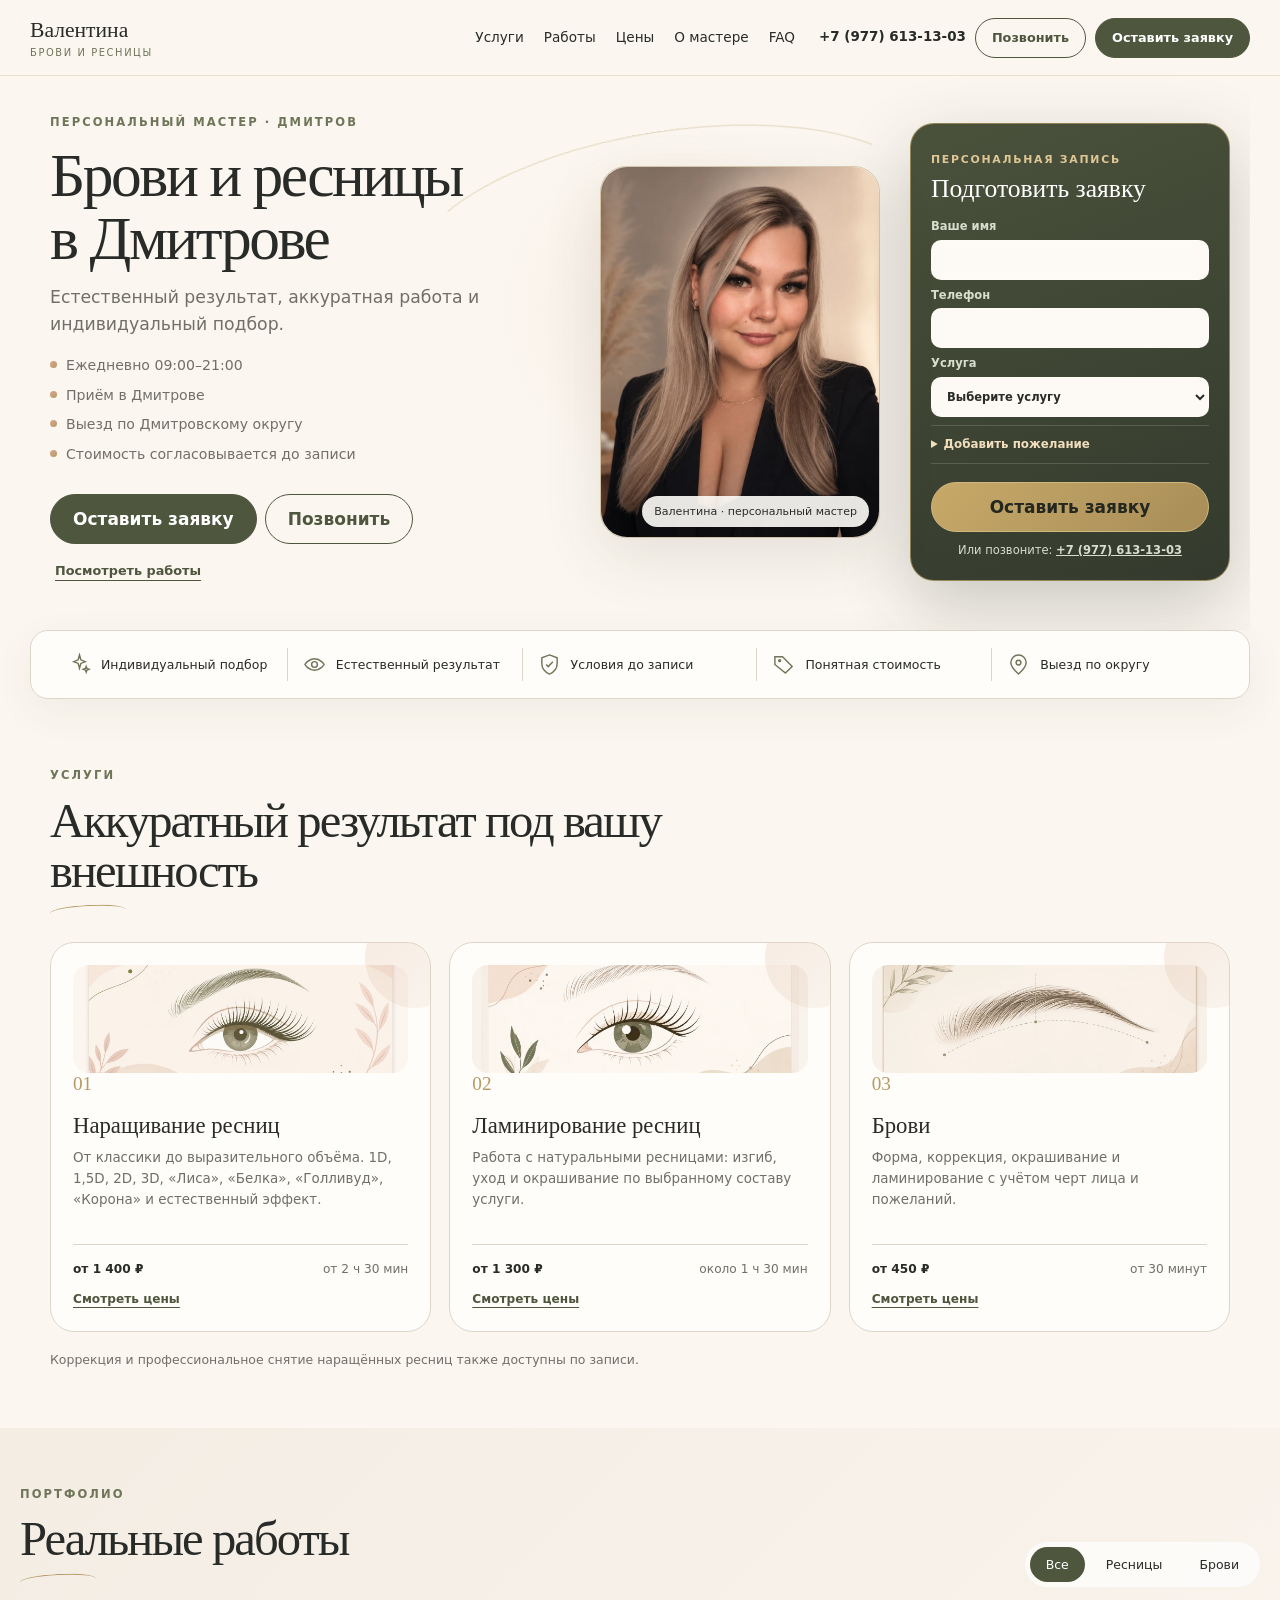
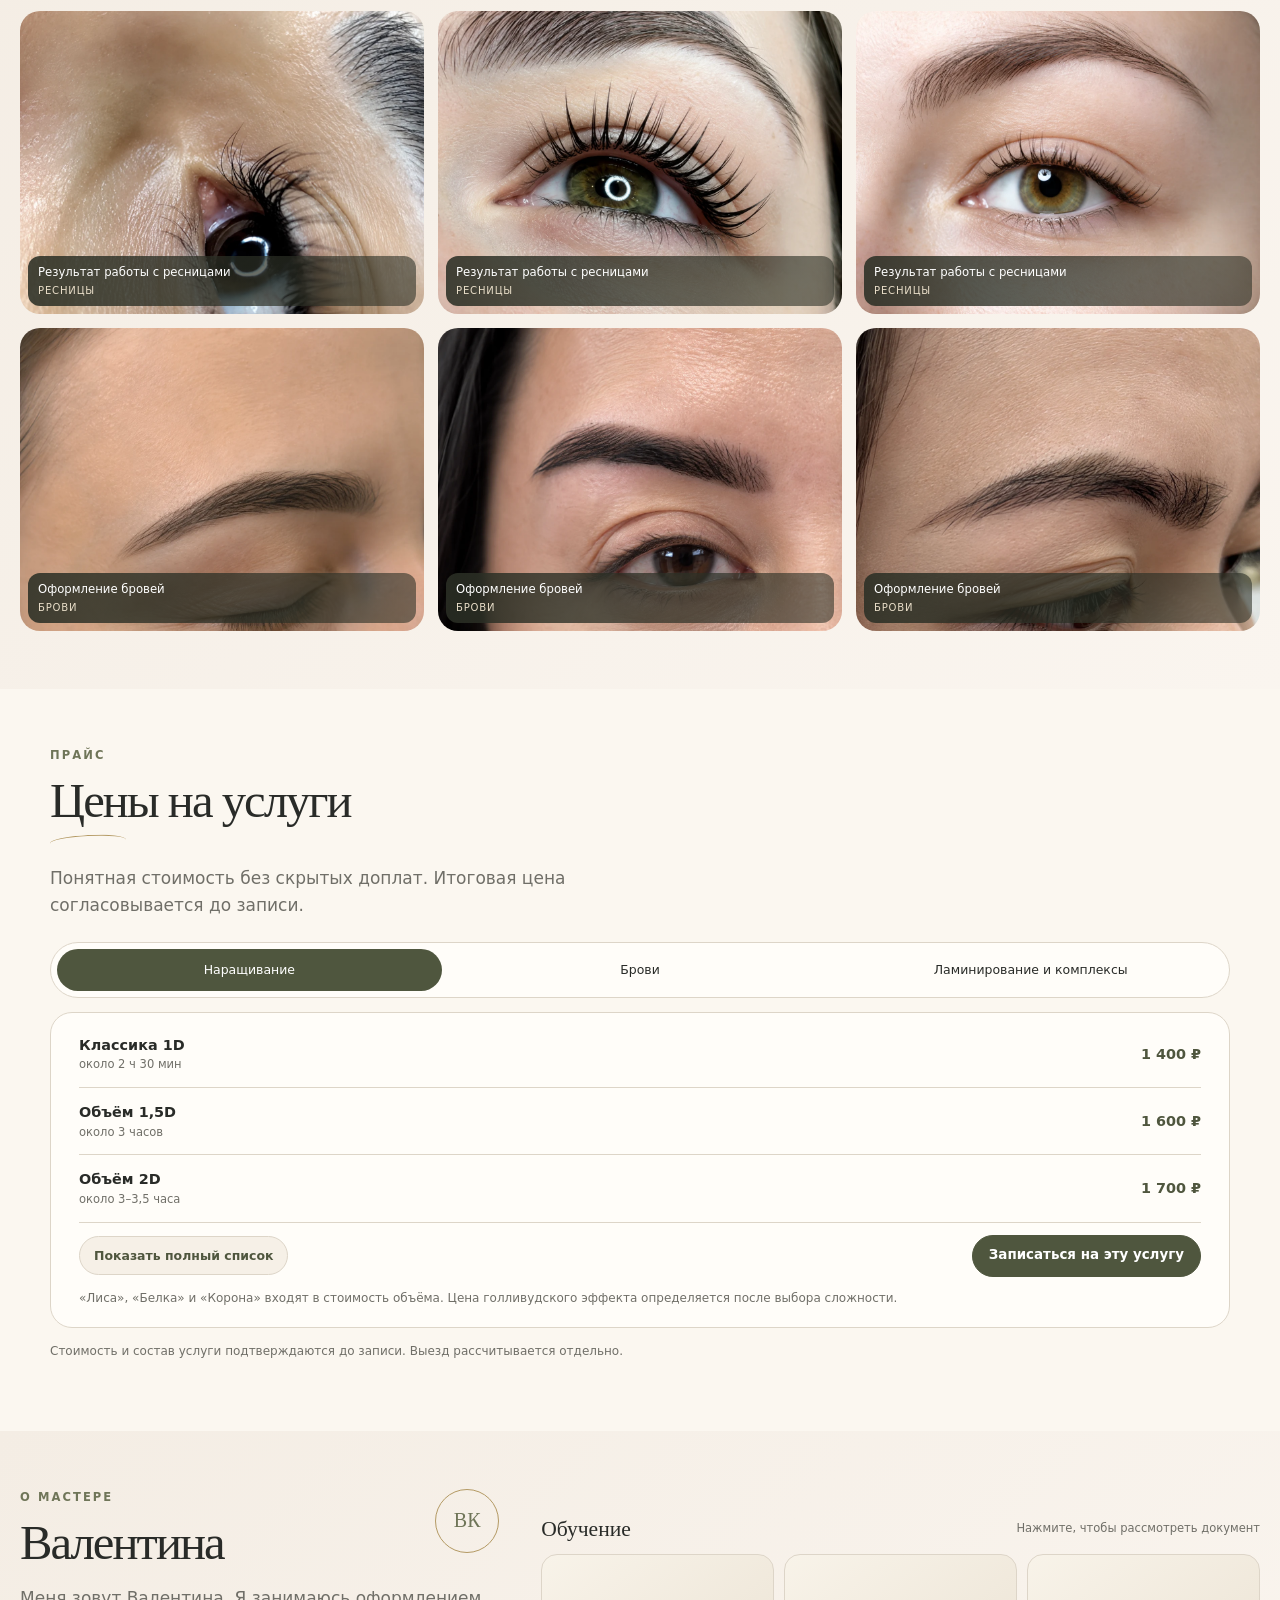
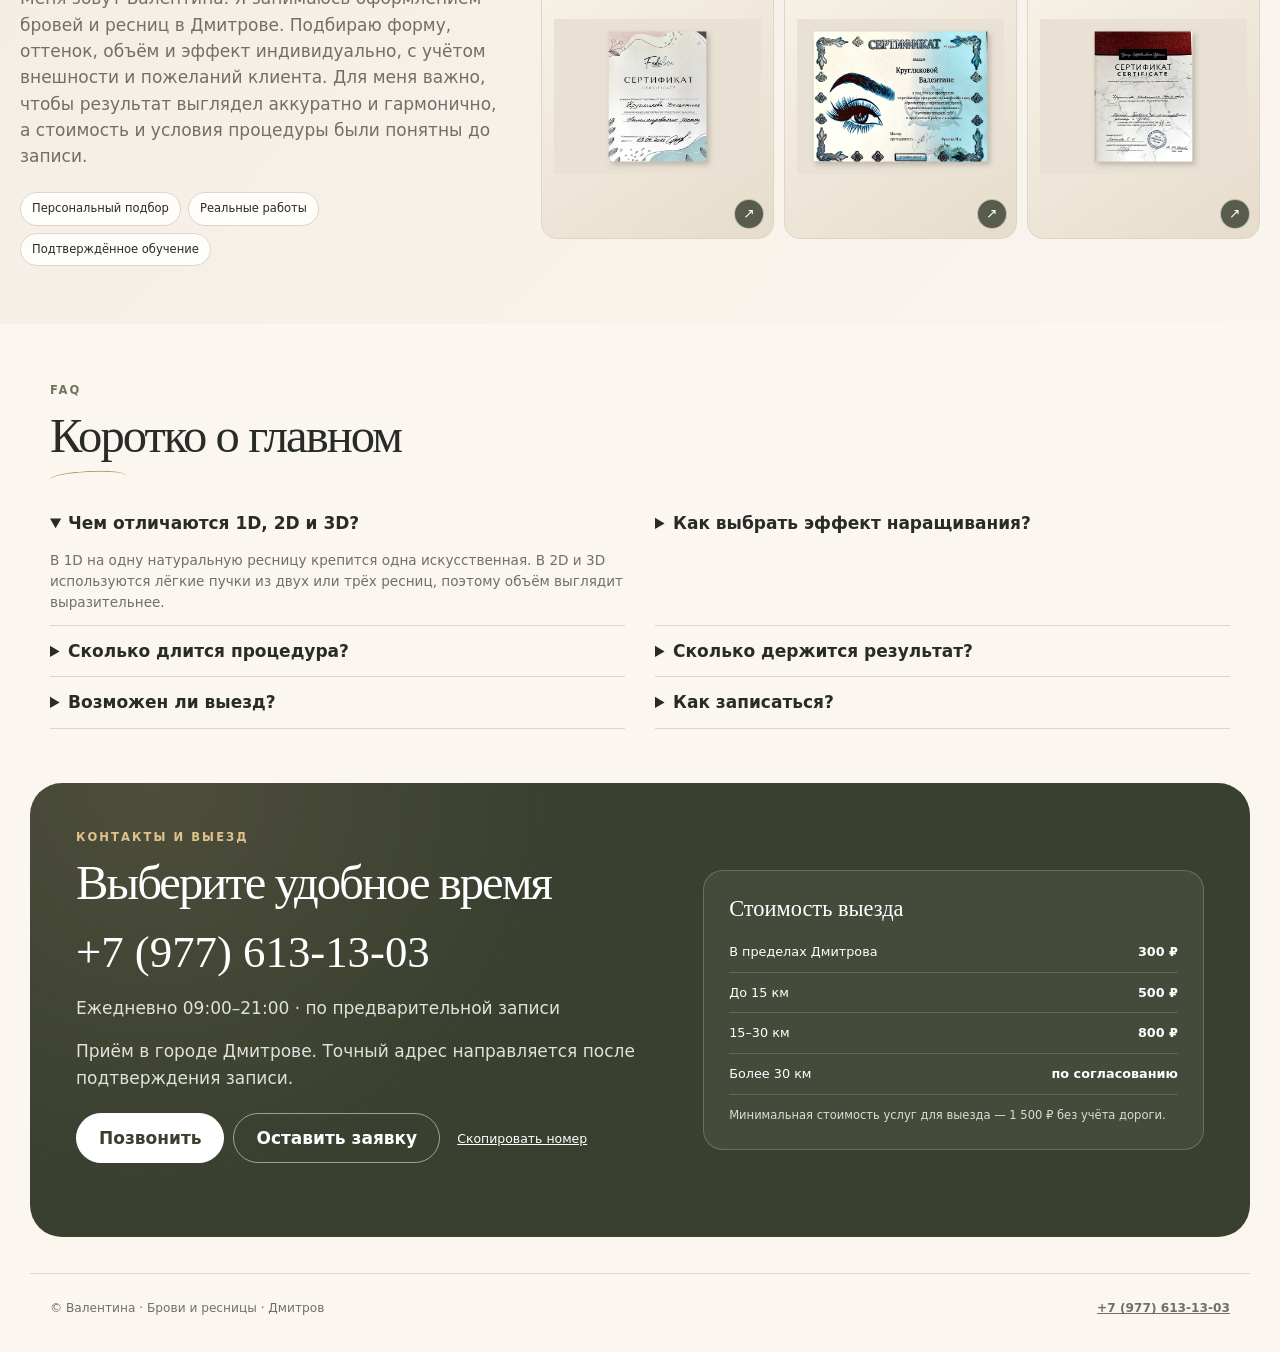
==== commit 85b92373: "deploy: publish polished animated landing" ====
--- a/index.html
+++ b/index.html
@@ -1,8 +1,9 @@
 <!doctype html>
-<html lang="ru">
+<html lang="ru" class="notranslate">
 <head>
-  <meta charset="utf-8">
+  <meta charset="UTF-8">
   <meta name="viewport" content="width=device-width,initial-scale=1">
+  <meta name="google" content="notranslate">
   <title>Брови и ресницы в Дмитрове — мастер Валентина</title>
   <meta name="description" content="Оформление бровей, ламинирование и наращивание ресниц в Дмитрове. Приём по записи и выезд по Дмитровскому округу.">
   <meta name="theme-color" content="#555b43">
@@ -11,6 +12,7 @@
   <meta property="og:title" content="Брови и ресницы в Дмитрове — Валентина">
   <meta property="og:description" content="Естественный результат, аккуратная работа и индивидуальный подбор.">
   <meta property="og:image" content="assets/final/hero/master-hero.webp">
+  <link rel="canonical" href="https://lewii2008-prog.github.io/valentina-beauty-dmitrov/">
   <link rel="icon" href="assets/ui/favicon.svg" type="image/svg+xml">
   <link rel="stylesheet" href="styles.css">
   <script src="data.js" defer></script>
--- a/styles.css
+++ b/styles.css
@@ -34,5 +34,9 @@
 
 @media(max-width:640px){.hero{gap:6px}.hero-portrait{width:min(190px,56vw)}.hero-portrait img{height:auto;aspect-ratio:4/5;object-fit:cover;object-position:center top}}
 
+/* Lightweight premium motion: progressive enhancement, no layout shifts. */
+.reveal-on-scroll{animation:none}.reveal-on-scroll.is-visible{animation:reveal-up .58s cubic-bezier(.22,.61,.36,1) both}.hero-portrait{animation:portrait-in .62s cubic-bezier(.22,.61,.36,1) both}.hero::after{animation:lash-line-in 1.2s ease-out both}.button,.filters button,.price-tabs button{transition:transform .18s ease,box-shadow .22s ease,background-color .22s ease,border-color .22s ease}.button:active,.filters button:active,.price-tabs button:active{transform:translateY(1px) scale(.985)}
+@keyframes reveal-up{from{opacity:0;transform:translateY(14px)}to{opacity:1;transform:none}}@keyframes portrait-in{from{opacity:0;transform:translateY(8px)}to{opacity:1;transform:none}}@keyframes lash-line-in{from{opacity:0}to{opacity:1}}
 
 
+
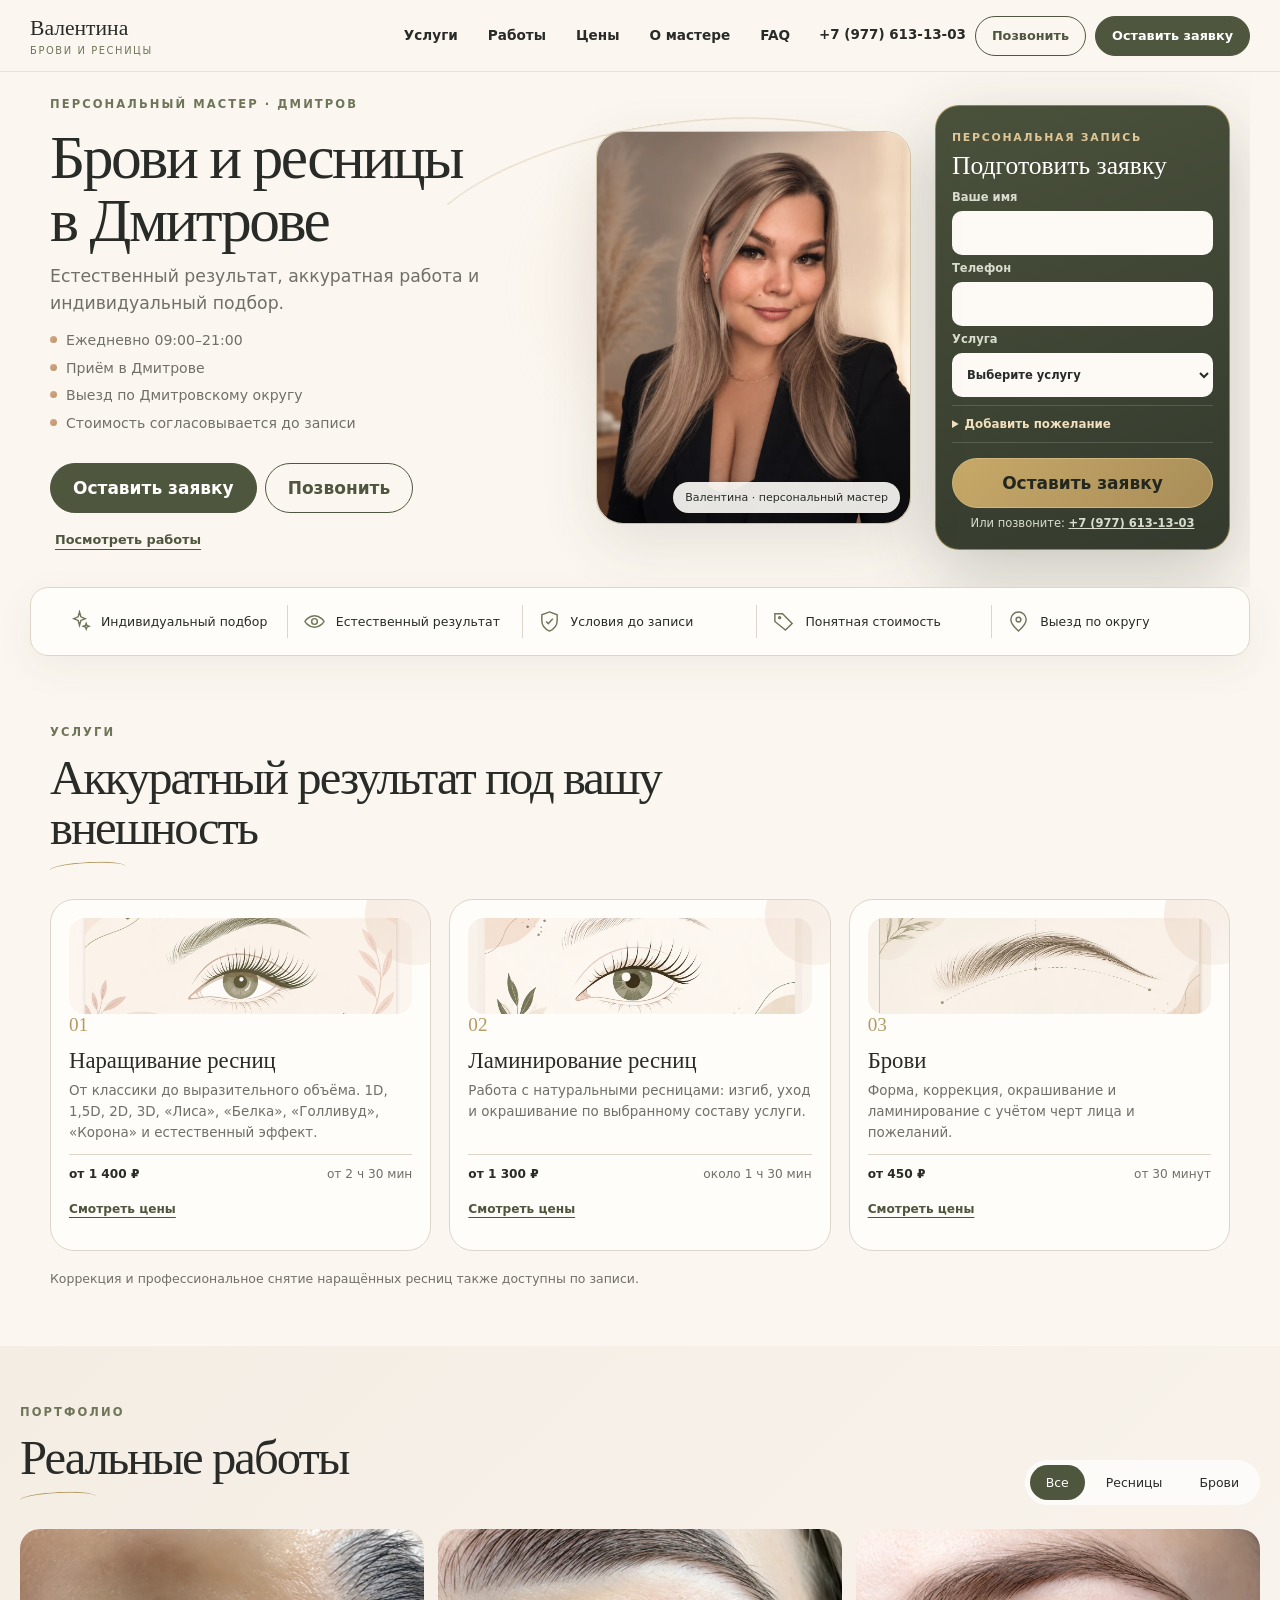
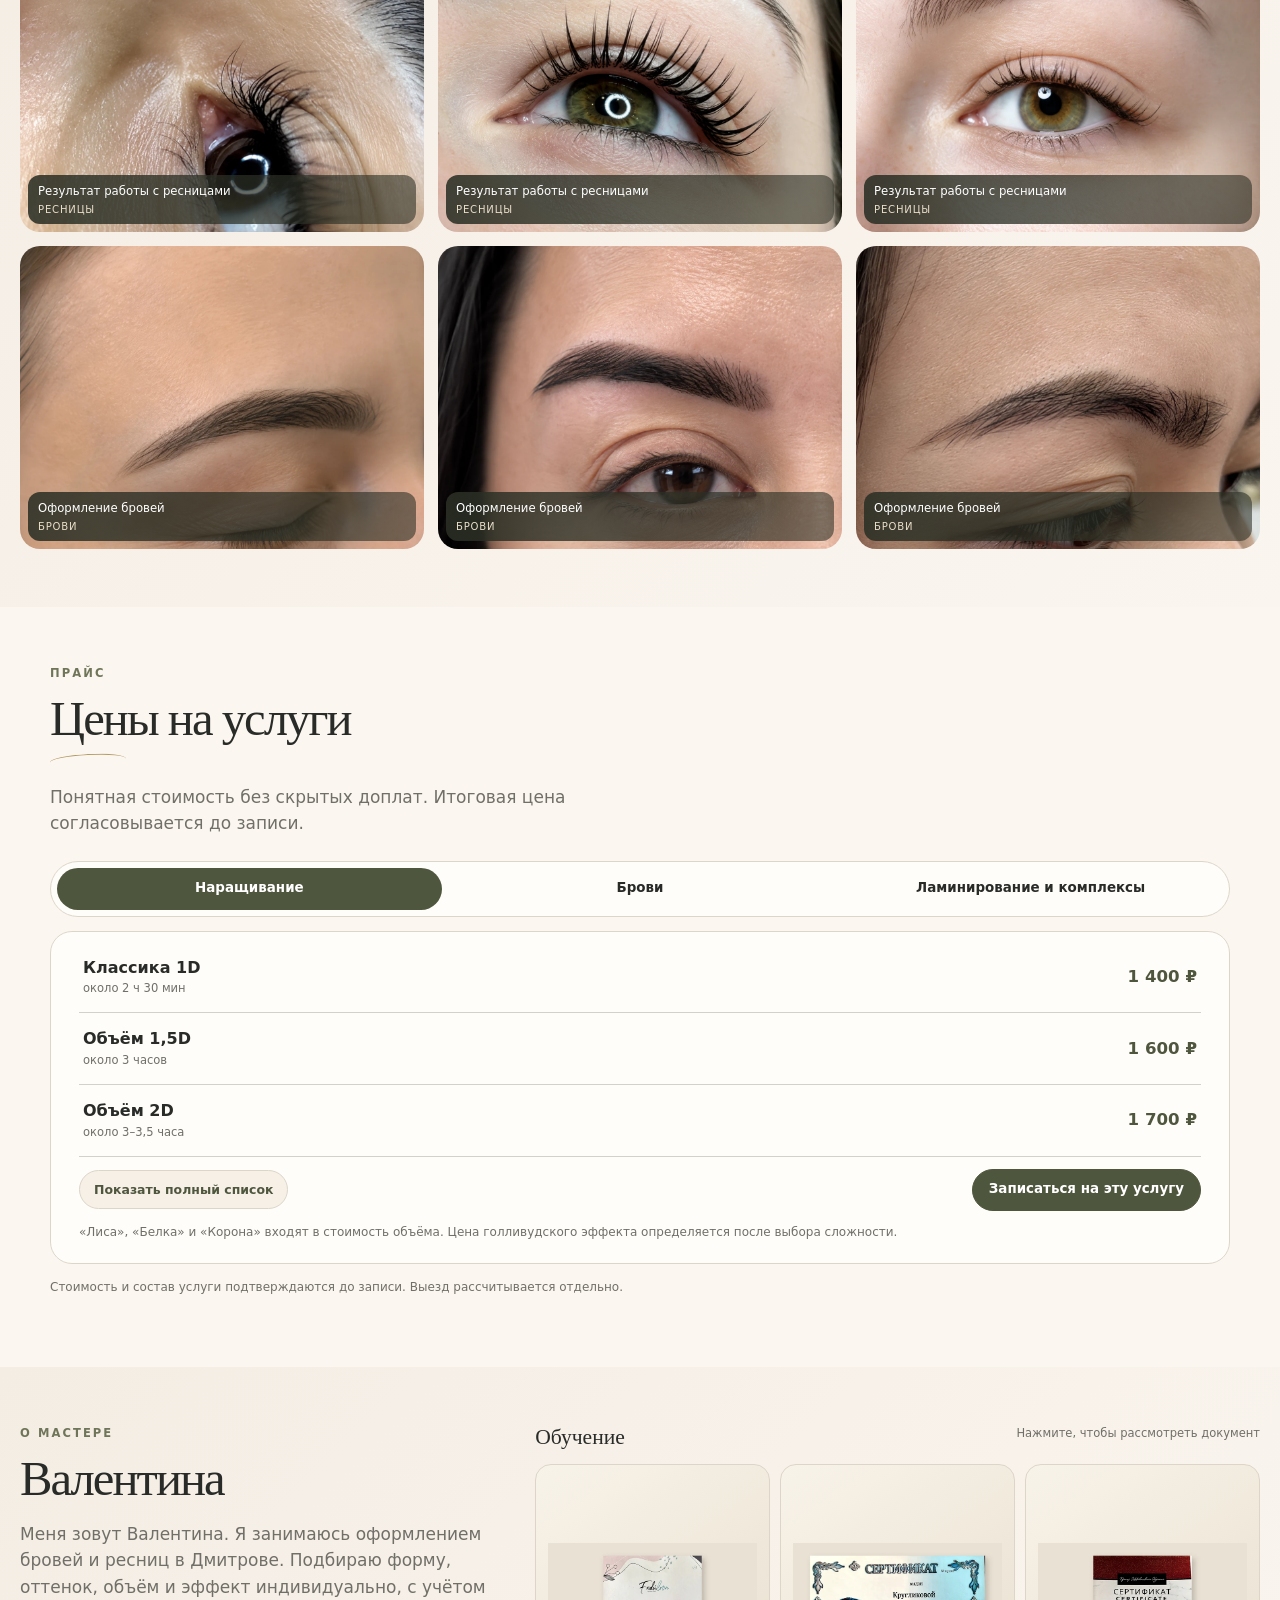
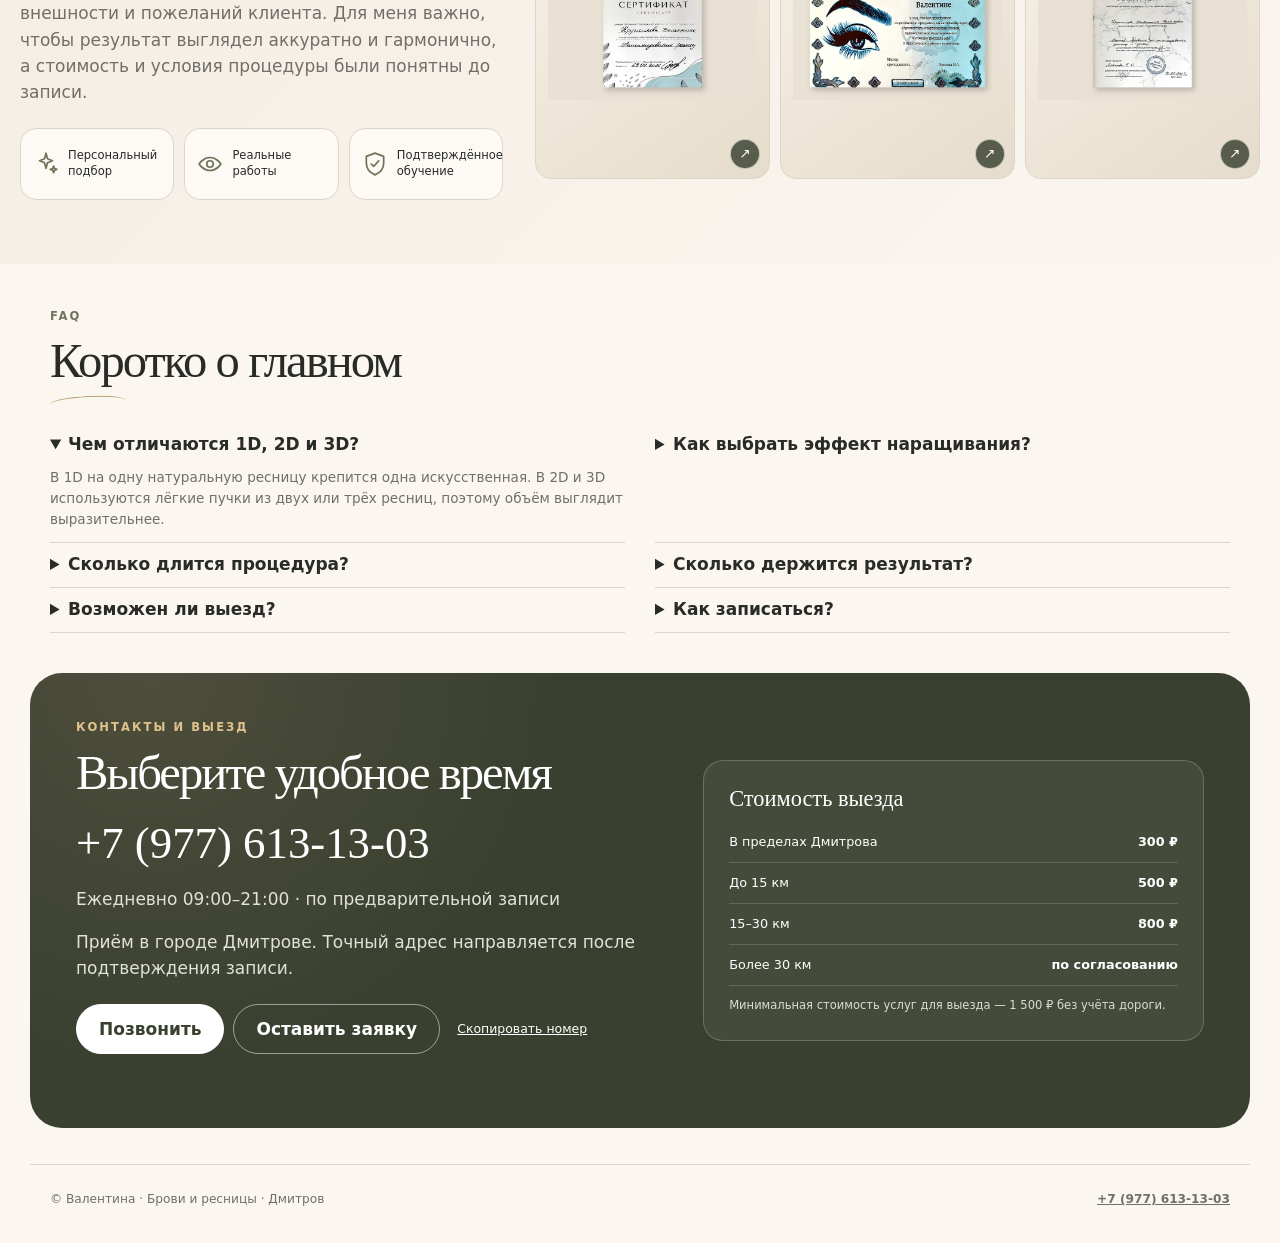
==== commit d5279561: "ui: refine public landing design and interactions" ====
--- a/index.html
+++ b/index.html
@@ -43,7 +43,7 @@
       <article class="service-card"><img class="service-illustration" src="assets/final/services/service-brows.webp" width="1280" height="720" loading="lazy" alt="Схематичная иллюстрация бровей"><span class="service-icon">03</span><h3>Брови</h3><p>Форма, коррекция, окрашивание и ламинирование с учётом черт лица и пожеланий.</p><div><b>от 450 ₽</b><span>от 30 минут</span></div><a href="#prices">Смотреть цены</a></article>
     </div><p class="service-note">Коррекция и профессиональное снятие наращённых ресниц также доступны по записи.</p></section>
 
-    <section class="section section-soft" id="portfolio"><div class="section-heading heading-row"><div><p class="eyebrow">Портфолио</p><h2>Реальные работы</h2></div><div class="filters" role="group" aria-label="Фильтр работ"><button class="is-active" type="button" data-filter="all">Все</button><button type="button" data-filter="lashes">Ресницы</button><button type="button" data-filter="brows">Брови</button></div></div><div class="portfolio-grid">
+    <section class="section section-soft" id="portfolio"><div class="section-heading heading-row"><div><p class="eyebrow">Портфолио</p><h2>Реальные работы</h2></div><div class="filters" role="group" aria-label="Фильтр работ"><button class="is-active" type="button" data-filter="all" aria-pressed="true">Все</button><button type="button" data-filter="lashes" aria-pressed="false">Ресницы</button><button type="button" data-filter="brows" aria-pressed="false">Брови</button></div></div><div class="portfolio-grid">
       <button type="button" data-gallery-item data-category="lashes" data-src="assets/final/portfolio/portfolio-lashes-1.webp" data-alt="Результат работы с ресницами"><img src="assets/final/portfolio/portfolio-lashes-1.webp" width="1200" height="900" loading="lazy" alt="Крупный план результата работы с ресницами"><span>Результат работы с ресницами <small>Ресницы</small></span></button>
       <button type="button" data-gallery-item data-category="lashes" data-src="assets/final/portfolio/portfolio-lashes-2.webp" data-alt="Результат работы с ресницами, крупный план"><img src="assets/final/portfolio/portfolio-lashes-2.webp" width="1200" height="900" loading="lazy" alt="Результат работы с ресницами, крупный план"><span>Результат работы с ресницами <small>Ресницы</small></span></button>
       <button type="button" data-gallery-item data-category="lashes" data-src="assets/final/portfolio/portfolio-lashes-3.webp" data-alt="Результат работы с ресницами"><img src="assets/final/portfolio/portfolio-lashes-3.webp" width="1200" height="900" loading="lazy" alt="Результат работы с ресницами"><span>Результат работы с ресницами <small>Ресницы</small></span></button>
@@ -59,7 +59,10 @@
       <p class="price-note">Стоимость и состав услуги подтверждаются до записи. Выезд рассчитывается отдельно.</p>
     </section>
 
-    <section class="section section-soft about" id="about"><div class="about-copy"><div class="initials" aria-hidden="true">ВК</div><p class="eyebrow">О мастере</p><h2>Валентина</h2><p>Меня зовут Валентина. Я занимаюсь оформлением бровей и ресниц в Дмитрове. Подбираю форму, оттенок, объём и эффект индивидуально, с учётом внешности и пожеланий клиента. Для меня важно, чтобы результат выглядел аккуратно и гармонично, а стоимость и условия процедуры были понятны до записи.</p><ul><li>Персональный подбор</li><li>Реальные работы</li><li>Подтверждённое обучение</li></ul></div><div class="certificates"><div class="certificate-heading"><span>Обучение</span><p>Нажмите, чтобы рассмотреть документ</p></div><div class="certificate-grid"><button type="button" data-certificate data-src="assets/v3/certificates/certificate-1.webp" data-alt="Сертификат Валентины об обучении"><img src="assets/v3/thumbnails/certificate-1.webp" width="600" height="450" loading="lazy" alt="Сертификат Валентины об обучении"><span aria-hidden="true">↗</span><b class="sr-only">Открыть сертификат</b></button><button type="button" data-certificate data-src="assets/v3/certificates/certificate-2.webp" data-alt="Сертификат Валентины по работе с бровями"><img src="assets/v3/thumbnails/certificate-2.webp" width="600" height="450" loading="lazy" alt="Сертификат Валентины по работе с бровями"><span aria-hidden="true">↗</span><b class="sr-only">Открыть сертификат</b></button><button type="button" data-certificate data-src="assets/v3/certificates/certificate-3.webp" data-alt="Сертификат Валентины по работе с ресницами"><img src="assets/v3/thumbnails/certificate-3.webp" width="600" height="450" loading="lazy" alt="Сертификат Валентины по работе с ресницами"><span aria-hidden="true">↗</span><b class="sr-only">Открыть сертификат</b></button></div></div></section>
+    <section class="section section-soft about" id="about">
+      <div class="about-copy"><p class="eyebrow">О мастере</p><h2>Валентина</h2><p>Меня зовут Валентина. Я занимаюсь оформлением бровей и ресниц в Дмитрове. Подбираю форму, оттенок, объём и эффект индивидуально, с учётом внешности и пожеланий клиента. Для меня важно, чтобы результат выглядел аккуратно и гармонично, а стоимость и условия процедуры были понятны до записи.</p><ul><li><svg aria-hidden="true"><use href="#icon-spark"></use></svg><span>Персональный подбор</span></li><li><svg aria-hidden="true"><use href="#icon-eye"></use></svg><span>Реальные работы</span></li><li><svg aria-hidden="true"><use href="#icon-shield"></use></svg><span>Подтверждённое обучение</span></li></ul></div>
+      <div class="certificates"><div class="certificate-heading"><span>Обучение</span><p>Нажмите, чтобы рассмотреть документ</p></div><div class="certificate-grid"><button type="button" data-certificate data-src="assets/v3/certificates/certificate-1.webp" data-alt="Сертификат Валентины об обучении"><img src="assets/v3/thumbnails/certificate-1.webp" width="600" height="450" loading="lazy" alt="Сертификат Валентины об обучении"><span aria-hidden="true">↗</span><b class="sr-only">Открыть сертификат</b></button><button type="button" data-certificate data-src="assets/v3/certificates/certificate-2.webp" data-alt="Сертификат Валентины по работе с бровями"><img src="assets/v3/thumbnails/certificate-2.webp" width="600" height="450" loading="lazy" alt="Сертификат Валентины по работе с бровями"><span aria-hidden="true">↗</span><b class="sr-only">Открыть сертификат</b></button><button type="button" data-certificate data-src="assets/v3/certificates/certificate-3.webp" data-alt="Сертификат Валентины по работе с ресницами"><img src="assets/v3/thumbnails/certificate-3.webp" width="600" height="450" loading="lazy" alt="Сертификат Валентины по работе с ресницами"><span aria-hidden="true">↗</span><b class="sr-only">Открыть сертификат</b></button></div></div>
+    </section>
 
     <section class="section faq" id="faq"><div class="section-heading"><p class="eyebrow">FAQ</p><h2>Коротко о главном</h2></div><div class="faq-list"><details open><summary>Чем отличаются 1D, 2D и 3D?</summary><p>В 1D на одну натуральную ресницу крепится одна искусственная. В 2D и 3D используются лёгкие пучки из двух или трёх ресниц, поэтому объём выглядит выразительнее.</p></details><details><summary>Как выбрать эффект наращивания?</summary><p>Мастер учитывает форму глаз, направление натуральных ресниц и желаемую выразительность. Вариант согласовывается до процедуры.</p></details><details><summary>Сколько длится процедура?</summary><p>От 30 минут для отдельных услуг до 4 часов для сложного наращивания. Ориентировочное время указано рядом с позициями в прайсе.</p></details><details><summary>Сколько держится результат?</summary><p>Срок индивидуален и зависит от цикла обновления волосков, домашнего ухода и выбранной процедуры.</p></details><details><summary>Возможен ли выезд?</summary><p>Да. По Дмитрову — 300 ₽, до 15 км — 500 ₽, 15–30 км — 800 ₽, далее по согласованию. Минимальная стоимость услуг для выезда — 1 500 ₽ без учёта дороги.</p></details><details><summary>Как записаться?</summary><p>Позвоните или подготовьте заявку на сайте, а затем отправьте её Валентине по SMS, Telegram или MAX на рабочий номер.</p></details></div></section>
 
--- a/styles.css
+++ b/styles.css
@@ -38,5 +38,61 @@
 .reveal-on-scroll{animation:none}.reveal-on-scroll.is-visible{animation:reveal-up .58s cubic-bezier(.22,.61,.36,1) both}.hero-portrait{animation:portrait-in .62s cubic-bezier(.22,.61,.36,1) both}.hero::after{animation:lash-line-in 1.2s ease-out both}.button,.filters button,.price-tabs button{transition:transform .18s ease,box-shadow .22s ease,background-color .22s ease,border-color .22s ease}.button:active,.filters button:active,.price-tabs button:active{transform:translateY(1px) scale(.985)}
 @keyframes reveal-up{from{opacity:0;transform:translateY(14px)}to{opacity:1;transform:none}}@keyframes portrait-in{from{opacity:0;transform:translateY(8px)}to{opacity:1;transform:none}}@keyframes lash-line-in{from{opacity:0}to{opacity:1}}
 
+/* Targeted accessibility improvements for interactive controls. */
+.service-grid article>a{display:inline-flex;min-height:44px;align-items:center;padding:10px 0}
+@media(max-width:768px){.filters{flex-wrap:wrap}.filters button{min-height:44px}}
+@media(max-width:390px){.faq-list details{padding:3px 0}.faq-list summary{min-height:44px;padding:9px 0}}
+
+/* Desktop composition refinements. */
+@media(min-width:1024px){
+  .site-header{min-height:72px}
+  .nav a{display:inline-flex;min-height:44px;align-items:center;padding:8px 5px;color:var(--graphite);font-weight:600}
+  .hero{gap:20px;padding-top:24px;padding-bottom:28px}
+  .hero-lead{margin:12px 0}
+  .hero-facts{gap:6px;margin:13px 0}
+  .booking-form{padding:16px}
+  .form-heading{margin-bottom:8px}
+  .booking-form label{margin:5px 0}
+  .booking-form input,.booking-form select,.booking-form textarea{min-height:44px;padding:7px 10px}
+  .booking-form>.button{min-height:44px;margin-top:7px}
+  .form-phone{margin-top:7px}
+  .service-grid article{min-height:350px;padding:18px;grid-template-rows:96px auto auto 1fr auto auto}
+  .service-illustration,.service-card-image>img{height:96px}
+  .service-grid h3{margin:12px 0 7px}
+  .service-grid p{margin-bottom:10px}
+  .service-grid article>div{padding-top:10px}
+  .service-grid article>a{margin-top:4px;padding:6px 0}
+  .price-tabs button{font-size:.84rem;font-weight:750}
+  .price-panel{padding:10px 28px}
+  .price-row{padding:14px 4px;border-bottom-color:rgba(79,86,62,.26)}
+  .price-row b{font-size:1rem;font-weight:750}
+  .price-row strong{font-size:1.04rem;font-weight:800}
+  .about{gap:32px;align-items:start}
+  .certificates{align-self:start}
+  .certificate-grid button{height:315px}
+  #faq{padding-top:44px;padding-bottom:40px}
+  .faq-list details{padding:0}
+  .faq-list summary{min-height:44px;padding:8px 0}
+  .faq-list p{margin:0 0 12px}
+}
+@media(min-width:1200px){
+  .hero{grid-template-columns:minmax(0,1fr) 315px 295px;gap:24px}
+  .hero-portrait img{height:auto;aspect-ratio:4/5;object-fit:cover;object-position:center top}
+}
+@media(min-width:1024px) and (max-width:1199px){
+  .hero{grid-template-columns:minmax(0,1fr) 260px 290px;gap:18px;padding-top:26px;padding-bottom:30px}
+  .hero-portrait img{height:auto;aspect-ratio:4/5;object-fit:cover;object-position:center top}
+}
+
+/* About section: clearer benefits and certificate hierarchy. */
+.about-copy ul{display:grid;grid-template-columns:repeat(3,minmax(0,1fr));gap:10px;margin-top:22px}
+.about-copy li{min-width:0;min-height:72px;display:flex;align-items:center;gap:9px;padding:12px;border-radius:16px;background:rgba(255,253,249,.78);font-size:.72rem;line-height:1.35}
+.about-copy li svg{width:26px;height:26px;flex:0 0 26px;fill:none;stroke:var(--olive);stroke-width:1.6;stroke-linecap:round;stroke-linejoin:round}
+.about-copy li span{min-width:0}
+.certificate-heading{align-items:flex-start;margin-bottom:14px}
+@media(min-width:901px){#about{padding-bottom:64px}.certificates{align-self:start}}
+@media(min-width:901px) and (max-width:1199px){.about-copy ul{grid-template-columns:1fr}.about-copy li{min-height:52px}}
+@media(max-width:520px){.about-copy ul{grid-template-columns:1fr}.about-copy li{min-height:52px}}
 
 
+
